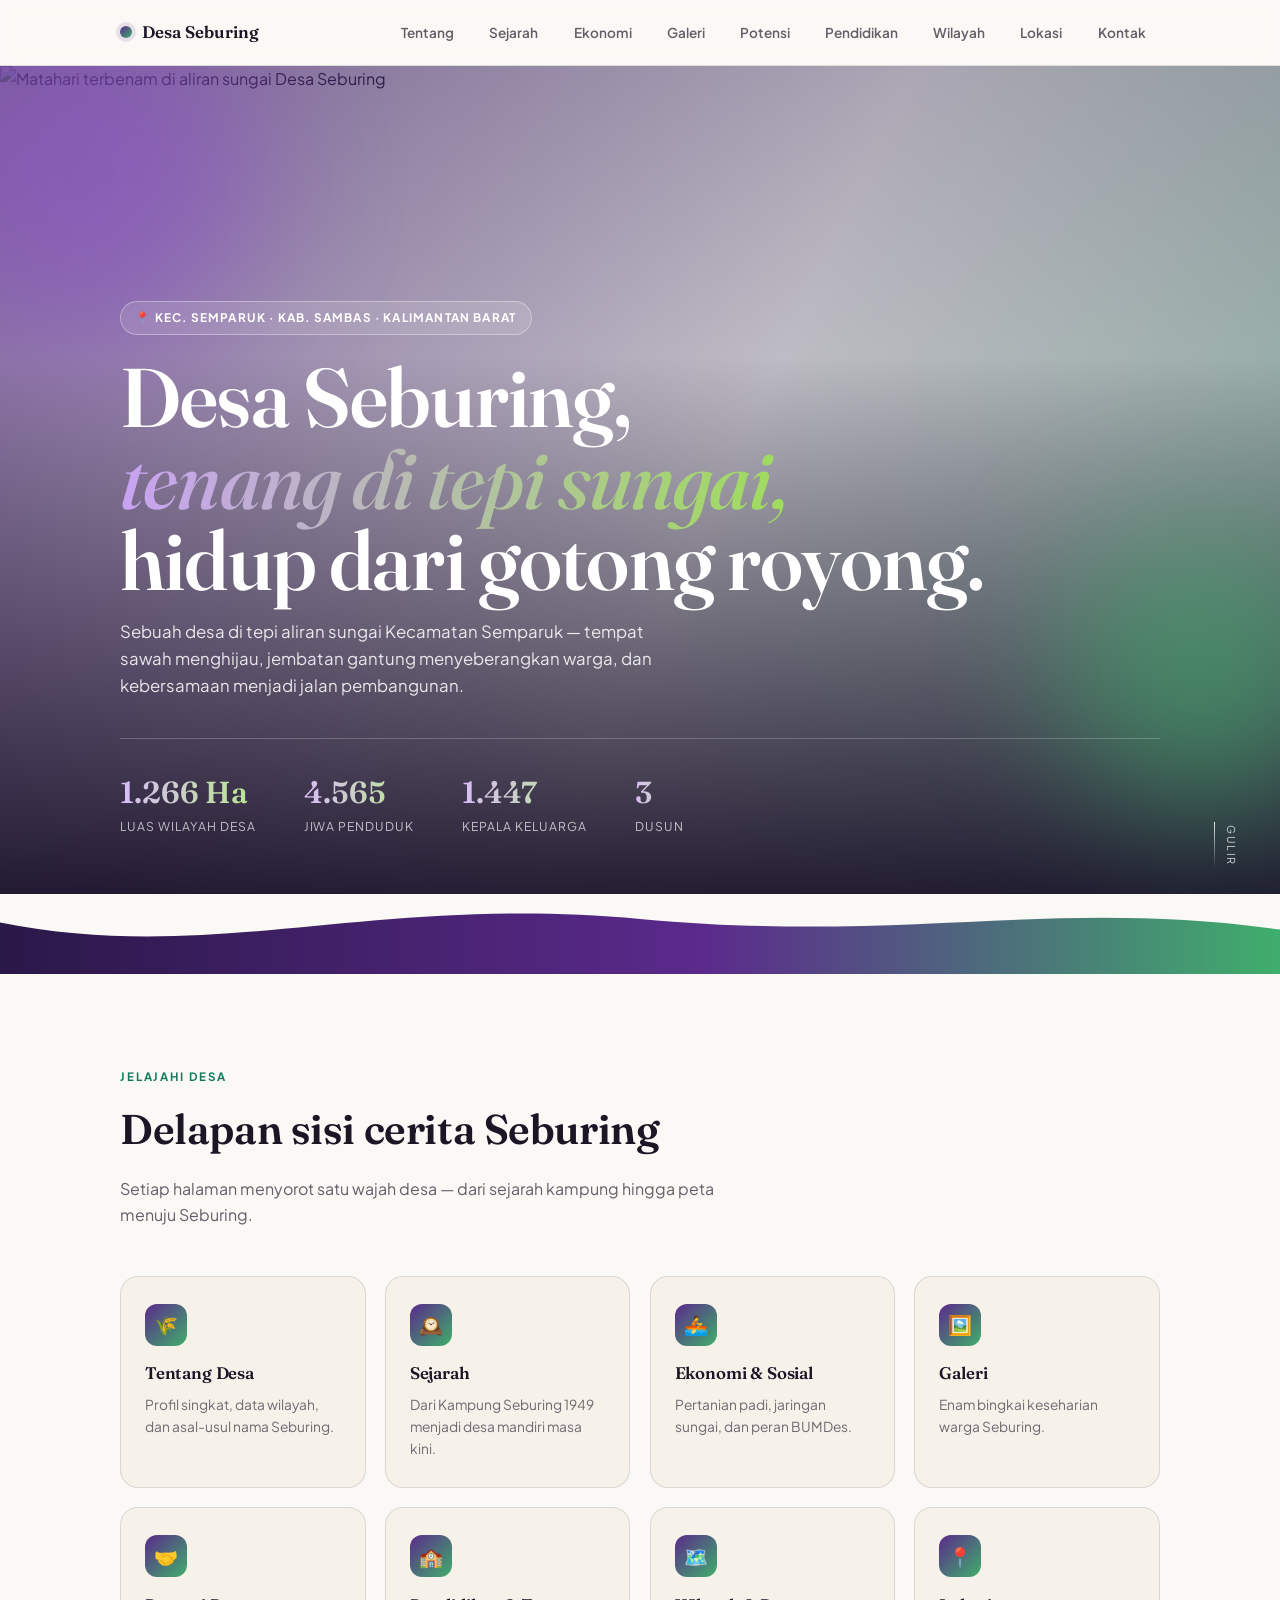
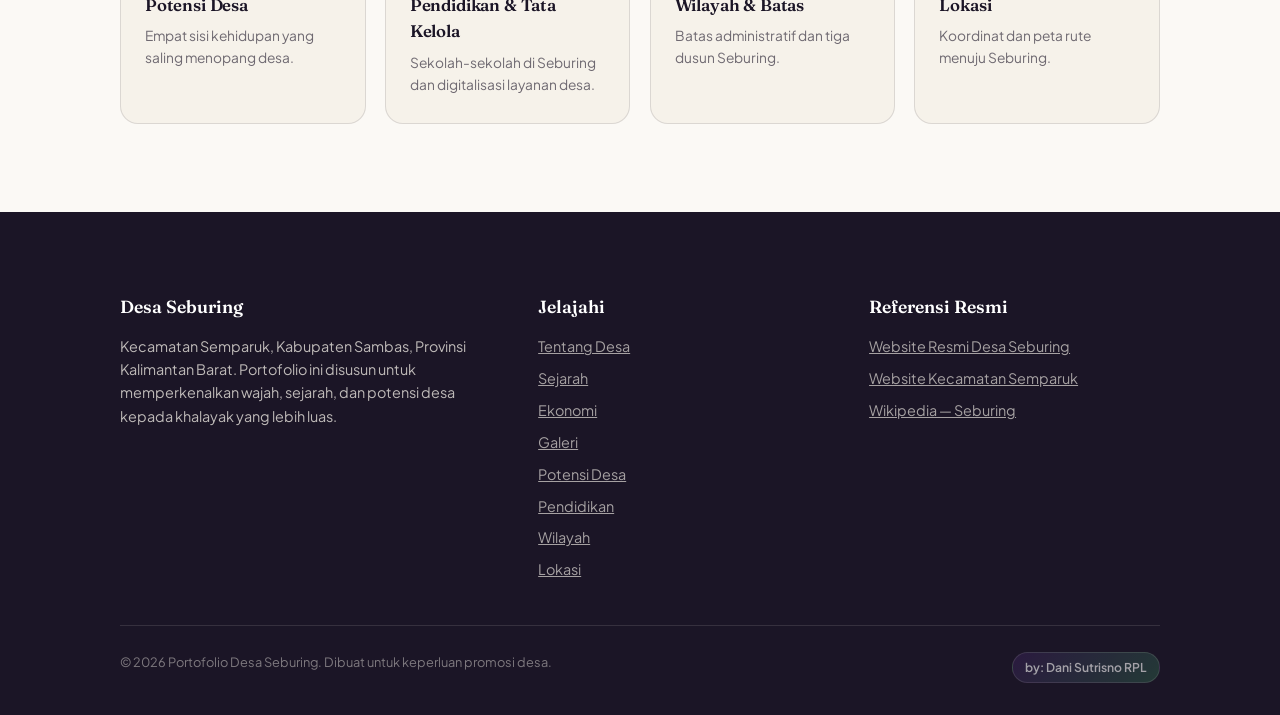
==== index.html @ 6f9f24f6 "Add files via upload" ====
<!DOCTYPE html>
<html lang="id">
<head>
<meta charset="UTF-8">
<meta name="viewport" content="width=device-width, initial-scale=1.0">
<title>Desa Seburing — Kecamatan Semparuk, Kabupaten Sambas</title>
<meta name="description" content="Portofolio & profil Desa Seburing, Kecamatan Semparuk, Kabupaten Sambas, Kalimantan Barat.">
<link rel="preconnect" href="https://fonts.googleapis.com">
<link rel="preconnect" href="https://fonts.gstatic.com" crossorigin>
<link href="https://fonts.googleapis.com/css2?family=Fraunces:ital,opsz,wght@0,9..144,300;0,9..144,500;0,9..144,600;0,9..144,700;1,9..144,500&family=Plus+Jakarta+Sans:wght@300;400;500;600;700;800&display=swap" rel="stylesheet">
<link rel="stylesheet" href="style.css">
</head>
<body>

<nav>
  <div class="wrap">
    <a href="index.html" class="brand" style="text-decoration:none;"><span class="dot"></span>Desa Seburing</a>
    <button class="nav-toggle" aria-label="Buka menu" onclick="document.getElementById('navlinks').classList.toggle('open')">☰</button>
    <ul id="navlinks">
      <li><a href="tentang.html">Tentang</a></li>
      <li><a href="sejarah.html">Sejarah</a></li>
      <li><a href="ekonomi.html">Ekonomi</a></li>
      <li><a href="galeri.html">Galeri</a></li>
      <li><a href="potensi_desa.html">Potensi</a></li>
      <li><a href="pendidikan.html">Pendidikan</a></li>
      <li><a href="wilayah.html">Wilayah</a></li>
      <li><a href="lokasi.html">Lokasi</a></li>
      <li><a href="#kontak">Kontak</a></li>
    </ul>
  </div>
</nav>

<header class="hero">
  <img class="hero-img" src="images/hero.jpg" alt="Matahari terbenam di aliran sungai Desa Seburing">
  <div class="blob" style="width:340px;height:340px; top:-60px; left:-80px; background:var(--orchid);"></div>
  <div class="blob" style="width:280px;height:280px; bottom:10%; right:-60px; background:var(--leaf-green); animation-delay:3s;"></div>
  <div class="hero-content">
    <span class="hero-badge">📍 Kec. Semparuk · Kab. Sambas · Kalimantan Barat</span>
    <h1>Desa Seburing,<br><em>tenang di tepi sungai,</em><br>hidup dari gotong royong.</h1>
    <p class="lede">Sebuah desa di tepi aliran sungai Kecamatan Semparuk — tempat sawah menghijau, jembatan gantung menyeberangkan warga, dan kebersamaan menjadi jalan pembangunan.</p>
    <div class="hero-stats">
      <div><div class="num">1.266 Ha</div><div class="lbl">Luas Wilayah Desa</div></div>
      <div><div class="num">4.565</div><div class="lbl">Jiwa Penduduk</div></div>
      <div><div class="num">1.447</div><div class="lbl">Kepala Keluarga</div></div>
      <div><div class="num">3</div><div class="lbl">Dusun</div></div>
    </div>
  </div>
  <div class="scroll-cue"><span>Gulir</span><span class="line"></span></div>
</header>

<svg class="river-divider" viewBox="0 0 1440 90" preserveAspectRatio="none" xmlns="http://www.w3.org/2000/svg">
  <defs>
    <linearGradient id="riverGrad" x1="0" y1="0" x2="1" y2="0">
      <stop offset="0%" stop-color="#2A1848"/>
      <stop offset="55%" stop-color="#5B2A8C"/>
      <stop offset="100%" stop-color="#3FAE6B"/>
    </linearGradient>
  </defs>
  <path fill="url(#riverGrad)" d="M0,32 C240,80 420,0 720,28 C1020,56 1180,4 1440,40 L1440,90 L0,90 Z"></path>
</svg>

<main>

<section id="jelajahi">
  <div class="wrap">
    <div class="section-head reveal">
      <span class="eyebrow">Jelajahi Desa</span>
      <h2>Delapan sisi cerita Seburing</h2>
      <p>Setiap halaman menyorot satu wajah desa — dari sejarah kampung hingga peta menuju Seburing.</p>
    </div>
    <div class="explore-grid reveal">
      <a href="tentang.html" class="explore-card">
        <div class="e-icon">🌾</div>
        <h3>Tentang Desa</h3>
        <p>Profil singkat, data wilayah, dan asal-usul nama Seburing.</p>
      </a>
      <a href="sejarah.html" class="explore-card">
        <div class="e-icon">🕰️</div>
        <h3>Sejarah</h3>
        <p>Dari Kampung Seburing 1949 menjadi desa mandiri masa kini.</p>
      </a>
      <a href="ekonomi.html" class="explore-card">
        <div class="e-icon">🚣</div>
        <h3>Ekonomi & Sosial</h3>
        <p>Pertanian padi, jaringan sungai, dan peran BUMDes.</p>
      </a>
      <a href="galeri.html" class="explore-card">
        <div class="e-icon">🖼️</div>
        <h3>Galeri</h3>
        <p>Enam bingkai keseharian warga Seburing.</p>
      </a>
      <a href="potensi_desa.html" class="explore-card">
        <div class="e-icon">🤝</div>
        <h3>Potensi Desa</h3>
        <p>Empat sisi kehidupan yang saling menopang desa.</p>
      </a>
      <a href="pendidikan.html" class="explore-card">
        <div class="e-icon">🏫</div>
        <h3>Pendidikan & Tata Kelola</h3>
        <p>Sekolah-sekolah di Seburing dan digitalisasi layanan desa.</p>
      </a>
      <a href="wilayah.html" class="explore-card">
        <div class="e-icon">🗺️</div>
        <h3>Wilayah & Batas</h3>
        <p>Batas administratif dan tiga dusun Seburing.</p>
      </a>
      <a href="lokasi.html" class="explore-card">
        <div class="e-icon">📍</div>
        <h3>Lokasi</h3>
        <p>Koordinat dan peta rute menuju Seburing.</p>
      </a>
    </div>
  </div>
</section>

</main>

<footer id="kontak">
  <div class="wrap">
    <div class="footer-grid">
      <div>
        <h4>Desa Seburing</h4>
        <p style="font-size:0.9rem; max-width:24rem;">Kecamatan Semparuk, Kabupaten Sambas, Provinsi Kalimantan Barat. Portofolio ini disusun untuk memperkenalkan wajah, sejarah, dan potensi desa kepada khalayak yang lebih luas.</p>
      </div>
      <div>
        <h4>Jelajahi</h4>
        <ul>
          <li><a href="tentang.html">Tentang Desa</a></li>
          <li><a href="sejarah.html">Sejarah</a></li>
          <li><a href="ekonomi.html">Ekonomi</a></li>
          <li><a href="galeri.html">Galeri</a></li>
          <li><a href="potensi_desa.html">Potensi Desa</a></li>
          <li><a href="pendidikan.html">Pendidikan</a></li>
          <li><a href="wilayah.html">Wilayah</a></li>
          <li><a href="lokasi.html">Lokasi</a></li>
        </ul>
      </div>
      <div>
        <h4>Referensi Resmi</h4>
        <ul>
          <li><a href="https://seburing.semparuk.id/" target="_blank" rel="noopener">Website Resmi Desa Seburing</a></li>
          <li><a href="https://semparuk.id/" target="_blank" rel="noopener">Website Kecamatan Semparuk</a></li>
          <li><a href="https://id.wikipedia.org/wiki/Seburing,_Semparuk,_Sambas" target="_blank" rel="noopener">Wikipedia — Seburing</a></li>
        </ul>
      </div>
    </div>
    <div class="foot-bottom">
      <span>© 2026 Portofolio Desa Seburing. Dibuat untuk keperluan promosi desa.</span>
      <span class="badge-credit">by: Dani Sutrisno RPL</span>
    </div>
  </div>
</footer>

<script src="script.js"></script>
</body>
</html>
---- style.css ----
:root{
    --deep-purple:#2A1848;
    --royal-purple:#5B2A8C;
    --orchid:#8A4FC9;
    --teal-green:#157A5C;
    --leaf-green:#3FAE6B;
    --lime:#9FDD5C;
    --cream:#F6F2EA;
    --ink:#1B1526;
    --paper:#FBF9F5;
    --line: rgba(27,21,38,0.12);
    --shadow: 0 20px 50px rgba(42,24,72,0.18);
  }
  *{box-sizing:border-box;}
  html{scroll-behavior:smooth;}
  body{
    margin:0;
    font-family:'Plus Jakarta Sans', sans-serif;
    color:var(--ink);
    background:var(--paper);
    line-height:1.6;
    -webkit-font-smoothing:antialiased;
  }
  h1,h2,h3,.display{
    font-family:'Fraunces', serif;
    font-weight:600;
    letter-spacing:-0.01em;
    margin:0;
  }
  a{color:inherit;}
  img{max-width:100%;display:block;}
  .eyebrow{
    text-transform:uppercase;
    letter-spacing:0.16em;
    font-size:0.72rem;
    font-weight:700;
    color:var(--teal-green);
  }
  .wrap{
    max-width:1120px;
    margin:0 auto;
    padding:0 clamp(1.2rem, 4vw, 2.5rem);
  }

  /* ---------- NAV ---------- */
  nav{
    position:sticky; top:0; z-index:50;
    background:rgba(251,249,245,0.85);
    backdrop-filter:blur(10px);
    border-bottom:1px solid var(--line);
  }
  nav .wrap{
    display:flex; align-items:center; justify-content:space-between;
    padding-top:0.85rem; padding-bottom:0.85rem;
  }
  .brand{
    display:flex; align-items:center; gap:0.6rem;
    font-family:'Fraunces', serif; font-weight:600; font-size:1.05rem;
  }
  .brand .dot{
    width:12px;height:12px;border-radius:50%;
    background:linear-gradient(135deg, var(--royal-purple), var(--leaf-green));
    box-shadow:0 0 0 4px rgba(91,42,140,0.12);
  }
  nav ul{
    list-style:none; display:flex; gap:0.4rem; margin:0; padding:0;
    font-size:0.85rem; font-weight:600;
  }
  nav ul a{
    text-decoration:none; opacity:0.68; transition:all .2s;
    padding:0.5rem 0.9rem; border-radius:999px; display:block;
  }
  nav ul a:hover{opacity:1; background:rgba(91,42,140,0.08);}
  nav ul a.active{
    opacity:1; color:#fff;
    background:linear-gradient(90deg, var(--royal-purple), var(--leaf-green));
    box-shadow:0 6px 16px rgba(91,42,140,0.28);
  }
  .nav-toggle{display:none;}
  @media (max-width:760px){
    nav ul{
      position:fixed; inset:56px 0 auto 0; flex-direction:column; gap:0.3rem;
      background:var(--paper); border-bottom:1px solid var(--line);
      max-height:0; overflow:hidden; transition:max-height .3s ease;
      padding:0 0.8rem;
    }
    nav ul.open{max-height:460px; padding:0.6rem 0.8rem 1rem;}
    nav ul a{padding:0.85rem 1rem;}
    .nav-toggle{
      display:block; background:none; border:none; cursor:pointer;
      font-size:1.4rem; color:var(--royal-purple);
    }
  }

  /* ---------- HERO ---------- */
  .hero{
    position:relative;
    min-height:92vh;
    display:flex; align-items:flex-end;
    overflow:hidden;
    isolation:isolate;
  }
  .hero-img{
    position:absolute; inset:0; width:100%; height:100%;
    object-fit:cover; z-index:-2;
    filter:saturate(1.05);
  }
  .hero::before{
    content:"";
    position:absolute; inset:0; z-index:-1;
    background:
      linear-gradient(180deg, rgba(42,24,72,0.35) 0%, rgba(42,24,72,0.25) 35%, rgba(20,12,36,0.92) 100%),
      linear-gradient(115deg, rgba(91,42,140,0.55) 0%, rgba(21,122,92,0.05) 55%, rgba(63,174,107,0.45) 100%);
  }
  .hero-content{
    position:relative;
    padding:3.2rem clamp(1.2rem,4vw,2.5rem) 3.6rem;
    max-width:1120px; margin:0 auto; width:100%;
    color:#fff;
  }
  .hero-badge{
    display:inline-flex; align-items:center; gap:0.5rem;
    background:rgba(255,255,255,0.12);
    border:1px solid rgba(255,255,255,0.35);
    padding:0.4rem 0.9rem; border-radius:999px;
    font-size:0.74rem; letter-spacing:0.1em; text-transform:uppercase;
    font-weight:700; margin-bottom:1.4rem; backdrop-filter:blur(6px);
  }
  .hero h1{
    font-size:clamp(2.6rem, 7vw, 5.2rem);
    line-height:0.98;
    font-weight:600;
    color:#fff;
  }
  .hero h1 em{
    font-style:italic; font-weight:500;
    background:linear-gradient(90deg,#C9A2F3,#9FDD5C);
    -webkit-background-clip:text; background-clip:text; color:transparent;
  }
  .hero p.lede{
    max-width:34rem; margin-top:1.1rem;
    font-size:1.05rem; color:rgba(255,255,255,0.86); font-weight:400;
  }
  .hero-stats{
    display:flex; flex-wrap:wrap; gap:1.6rem clamp(1.6rem,4vw,3rem);
    margin-top:2.4rem;
    padding-top:1.8rem;
    border-top:1px solid rgba(255,255,255,0.22);
  }
  .hero-stats div .num{
    font-family:'Fraunces',serif; font-size:1.9rem; font-weight:600;
    background:linear-gradient(90deg,#D9BCF7,#B7E88C);
    -webkit-background-clip:text; background-clip:text; color:transparent;
  }
  .hero-stats div .lbl{font-size:0.76rem; color:rgba(255,255,255,0.7); text-transform:uppercase; letter-spacing:0.08em;}

  /* ---------- RIVER DIVIDER (signature element) ---------- */
  .river-divider{
    display:block; width:100%; height:auto; margin:0; line-height:0;
  }

  /* ---------- SECTION GENERIC ---------- */
  section{padding:5.5rem 0; scroll-margin-top:76px;}
  .section-head{max-width:38rem; margin-bottom:3rem;}
  .section-head h2{font-size:clamp(1.9rem,3.6vw,2.6rem); margin-top:0.5rem;}
  .section-head p{color:rgba(27,21,38,0.68); margin-top:0.9rem;}

  .bg-dark{
    position:relative; overflow:hidden;
    background:linear-gradient(160deg, var(--deep-purple) 0%, #201238 55%, #0F2B22 100%);
    color:#EFE9F7;
  }
  .bg-dark .eyebrow{color:var(--lime);}
  .bg-dark .section-head p{color:rgba(239,233,247,0.72);}
  .bg-dark h2{color:#fff;}

  /* ---------- ABOUT / SEJARAH LAYOUT ---------- */
  .about-grid{
    display:grid; grid-template-columns:1.1fr 0.9fr; gap:3rem; align-items:start;
  }
  @media(max-width:800px){.about-grid{grid-template-columns:1fr;}}
  .about-grid p{margin:0 0 1rem;}
  .fact-card{
    background:var(--cream);
    border:1px solid var(--line);
    border-radius:18px;
    padding:1.6rem 1.7rem;
    box-shadow:var(--shadow);
  }
  .fact-card h3{font-size:1.05rem; margin-bottom:1rem; display:flex; align-items:center; gap:0.5rem;}
  .fact-card h3::before{
    content:""; width:8px; height:8px; border-radius:50%;
    background:linear-gradient(135deg,var(--royal-purple),var(--leaf-green));
  }
  .fact-list{list-style:none; margin:0; padding:0; font-size:0.92rem;}
  .fact-list li{
    display:flex; justify-content:space-between; gap:1rem;
    padding:0.62rem 0; border-top:1px dashed var(--line);
  }
  .fact-list li:first-child{border-top:none;}
  .fact-list .k{color:rgba(27,21,38,0.6);}
  .fact-list .v{font-weight:700; text-align:right;}

  /* ---------- TIMELINE ---------- */
  .timeline{position:relative; margin-top:1rem; padding-left:1.6rem;}
  .timeline::before{
    content:""; position:absolute; left:5px; top:6px; bottom:6px; width:2px;
    background:linear-gradient(180deg,var(--royal-purple),var(--leaf-green));
  }
  .t-item{position:relative; padding-bottom:1.7rem;}
  .t-item:last-child{padding-bottom:0;}
  .t-item::before{
    content:""; position:absolute; left:-1.6rem; top:0.35rem;
    width:12px; height:12px; border-radius:50%;
    background:var(--paper); border:3px solid var(--royal-purple);
  }
  .t-item .yr{font-family:'Fraunces',serif; font-weight:600; color:var(--royal-purple); font-size:1.05rem;}
  .t-item p{margin:0.3rem 0 0; color:rgba(27,21,38,0.72); font-size:0.94rem;}

  /* ---------- GALLERY ---------- */
  .gallery-grid{
    display:grid; grid-template-columns:repeat(3,1fr); gap:1.3rem;
  }
  @media(max-width:900px){.gallery-grid{grid-template-columns:repeat(2,1fr);}}
  @media(max-width:560px){.gallery-grid{grid-template-columns:1fr;}}
  .g-card{
    position:relative; border-radius:20px; overflow:hidden;
    aspect-ratio:4/5; cursor:pointer;
    box-shadow:0 14px 34px rgba(15,20,15,0.35);
  }
  .g-card img{
    width:100%; height:100%; object-fit:cover;
    transition:transform .6s cubic-bezier(.2,.8,.2,1), filter .4s;
  }
  .g-card:hover img{transform:scale(1.08);}
  .g-card .g-overlay{
    position:absolute; inset:0;
    background:linear-gradient(180deg, rgba(20,10,36,0) 40%, rgba(20,10,36,0.88) 100%);
    display:flex; align-items:flex-end; padding:1.1rem;
  }
  .g-card .g-tag{
    font-size:0.66rem; text-transform:uppercase; letter-spacing:0.1em;
    color:var(--lime); font-weight:700; display:block; margin-bottom:0.25rem;
  }
  .g-card .g-title{color:#fff; font-family:'Fraunces',serif; font-size:1.15rem; font-weight:600;}
  .g-card.tall{grid-row:span 2; aspect-ratio:auto;}

  /* ---------- POTENSI ---------- */
  .potensi-grid{
    display:grid; grid-template-columns:repeat(2,1fr); gap:1.4rem;
  }
  @media(max-width:760px){.potensi-grid{grid-template-columns:1fr;}}
  .p-card{
    padding:1.8rem; border-radius:18px;
    background:rgba(255,255,255,0.04);
    border:1px solid rgba(239,233,247,0.14);
    transition:transform .3s, border-color .3s;
  }
  .p-card:hover{transform:translateY(-4px); border-color:rgba(159,221,92,0.5);}
  .p-card .p-icon{
    width:44px; height:44px; border-radius:12px; margin-bottom:1rem;
    display:flex; align-items:center; justify-content:center;
    background:linear-gradient(135deg, var(--royal-purple), var(--leaf-green));
    font-size:1.3rem;
  }
  .p-card h3{color:#fff; font-size:1.15rem; margin-bottom:0.5rem;}
  .p-card p{color:rgba(239,233,247,0.7); font-size:0.92rem; margin:0;}

  /* ---------- DUSUN STRIP ---------- */
  .dusun-strip{
    display:grid; grid-template-columns:repeat(3,1fr); gap:1.2rem; margin-top:1rem;
  }
  @media(max-width:700px){.dusun-strip{grid-template-columns:1fr;}}
  .dusun-card{
    border-radius:16px; padding:1.4rem;
    background:linear-gradient(155deg, rgba(91,42,140,0.08), rgba(63,174,107,0.08));
    border:1px solid var(--line);
  }
  .dusun-card .n{font-family:'Fraunces',serif; font-weight:600; font-size:1.2rem; color:var(--royal-purple);}

  /* ---------- SCHOOL PROFILE (image + story) ---------- */
  .school-profile{
    display:grid; grid-template-columns:0.9fr 1.1fr; gap:2.4rem; align-items:center;
    margin-top:3rem;
  }
  .school-profile.reverse{grid-template-columns:1.1fr 0.9fr;}
  .school-profile.reverse .school-photo{order:2;}
  @media(max-width:800px){
    .school-profile, .school-profile.reverse{grid-template-columns:1fr;}
    .school-profile.reverse .school-photo{order:0;}
  }
  .school-photo{
    position:relative; border-radius:20px; overflow:hidden;
    aspect-ratio:4/3; box-shadow:0 16px 36px rgba(42,24,72,0.18);
  }
  .school-photo img{width:100%; height:100%; object-fit:cover; transition:transform .6s cubic-bezier(.2,.8,.2,1);}
  .school-photo:hover img{transform:scale(1.06);}
  .school-photo .s-overlay{
    position:absolute; inset:0;
    background:linear-gradient(180deg, rgba(20,10,36,0) 50%, rgba(20,10,36,0.82) 100%);
    display:flex; align-items:flex-end; padding:1.1rem;
  }
  .school-photo .s-tag{
    font-size:0.66rem; text-transform:uppercase; letter-spacing:0.1em;
    color:var(--lime); font-weight:700; display:block; margin-bottom:0.25rem;
  }
  .school-photo .s-title{color:#fff; font-family:'Fraunces',serif; font-size:1.15rem; font-weight:600;}
  .school-text h3{font-size:1.35rem; margin-bottom:0.7rem;}
  .school-text p{font-size:0.95rem; color:rgba(27,21,38,0.72); margin:0 0 0.9rem;}
  .school-meta{
    display:flex; flex-wrap:wrap; gap:0.6rem; margin-top:1rem;
  }
  .school-meta span{
    font-size:0.78rem; font-weight:700; padding:0.4rem 0.8rem; border-radius:999px;
    background:linear-gradient(90deg, rgba(91,42,140,0.1), rgba(63,174,107,0.1));
    border:1px solid var(--line); color:var(--royal-purple);
  }

  /* ---------- CTA / FOOTER ---------- */
  footer{
    background:var(--ink); color:rgba(246,242,234,0.75);
    padding:3.6rem 0 2rem;
  }
  .footer-grid{
    display:grid; grid-template-columns:1.3fr 1fr 1fr; gap:2.5rem;
    padding-bottom:2.2rem; border-bottom:1px solid rgba(246,242,234,0.12);
  }
  @media(max-width:760px){.footer-grid{grid-template-columns:1fr; gap:1.8rem;}}
  footer h4{color:#fff; font-family:'Fraunces',serif; font-weight:600; font-size:1.1rem; margin-bottom:0.9rem;}
  footer ul{list-style:none; margin:0; padding:0; font-size:0.9rem;}
  footer li{margin-bottom:0.55rem; opacity:0.85;}
  .foot-bottom{
    display:flex; justify-content:space-between; flex-wrap:wrap; gap:0.8rem;
    padding-top:1.6rem; font-size:0.8rem; opacity:0.6;
  }
  .badge-credit{
    display:inline-flex; align-items:center; gap:0.4rem;
    padding:0.3rem 0.75rem; border-radius:999px;
    background:linear-gradient(135deg, rgba(91,42,140,0.4), rgba(63,174,107,0.4));
    border:1px solid rgba(246,242,234,0.2);
    font-weight:600; font-size:0.76rem; color:#fff;
  }

  .reveal{opacity:0; transform:translateY(22px); transition:opacity .7s ease, transform .7s ease;}
  .reveal.show{opacity:1; transform:none;}

  /* ---------- AMBIENT BLOBS (hero + dark section texture) ---------- */
  .blob{
    position:absolute; border-radius:50%; filter:blur(70px);
    opacity:0.55; pointer-events:none; z-index:-1;
    animation:drift 14s ease-in-out infinite alternate;
  }
  @keyframes drift{
    0%{ transform:translate(0,0) scale(1); }
    100%{ transform:translate(30px,-24px) scale(1.12); }
  }
  .scroll-cue{
    position:absolute; right:clamp(1.2rem,4vw,2.5rem); bottom:1.6rem;
    display:flex; flex-direction:column; align-items:center; gap:0.5rem;
    color:rgba(255,255,255,0.75); font-size:0.68rem; letter-spacing:0.14em; text-transform:uppercase;
    writing-mode:vertical-rl;
  }
  .scroll-cue .line{
    width:1px; height:46px;
    background:linear-gradient(180deg, rgba(255,255,255,0.85), transparent);
    writing-mode:horizontal-tb;
    animation:cue 2.2s ease-in-out infinite;
  }
  @keyframes cue{
    0%,100%{transform:scaleY(1); opacity:0.7;}
    50%{transform:scaleY(0.55); opacity:1;}
  }

  /* ---------- LOKASI / PETA ---------- */
  .map-shell{
    display:grid; grid-template-columns:0.95fr 1.05fr; gap:0; border-radius:22px;
    overflow:hidden; box-shadow:var(--shadow); border:1px solid var(--line);
  }
  @media(max-width:820px){.map-shell{grid-template-columns:1fr;}}
  .map-info{
    background:linear-gradient(165deg, var(--deep-purple), #17301F);
    color:#fff; padding:2.4rem clamp(1.4rem,4vw,2.4rem);
    display:flex; flex-direction:column; justify-content:center; gap:1.4rem;
  }
  .map-info .pin{
    width:46px; height:46px; border-radius:50%;
    background:linear-gradient(135deg,var(--orchid),var(--leaf-green));
    display:flex; align-items:center; justify-content:center; font-size:1.3rem;
  }
  .map-info h3{color:#fff; font-size:1.5rem;}
  .map-info p{color:rgba(255,255,255,0.72); font-size:0.94rem; margin:0;}
  .coord-chip{
    display:inline-flex; gap:0.5rem; align-items:center;
    font-family:'Fraunces',serif; font-size:0.95rem; font-weight:600;
    background:rgba(255,255,255,0.08); border:1px solid rgba(255,255,255,0.18);
    padding:0.55rem 0.9rem; border-radius:12px; width:fit-content;
  }
  .btn-maps{
    display:inline-flex; align-items:center; gap:0.55rem;
    background:linear-gradient(90deg,var(--orchid),var(--leaf-green));
    color:#fff; text-decoration:none; font-weight:700; font-size:0.92rem;
    padding:0.85rem 1.3rem; border-radius:999px; width:fit-content;
    box-shadow:0 10px 26px rgba(63,174,107,0.35);
    transition:transform .25s, box-shadow .25s;
  }
  .btn-maps:hover{transform:translateY(-2px); box-shadow:0 14px 32px rgba(63,174,107,0.45);}
  .map-frame{position:relative; min-height:340px;}
  .map-frame iframe{
    width:100%; height:100%; min-height:340px; border:0; display:block; filter:grayscale(0.1) contrast(1.05);
  }

  @media (prefers-reduced-motion: reduce){
    html{scroll-behavior:auto;}
    .reveal{opacity:1; transform:none; transition:none;}
    .g-card img{transition:none;}
    .blob{animation:none;}
    .scroll-cue .line{animation:none;}
  }

  /* ---------- PAGE HERO (secondary pages banner) ---------- */
  .page-hero{
    position:relative;
    padding:7.5rem clamp(1.2rem,4vw,2.5rem) 4rem;
    overflow:hidden; isolation:isolate;
    background:
      linear-gradient(160deg, var(--deep-purple) 0%, #201238 55%, #0F2B22 100%);
    color:#fff;
  }
  .page-hero .wrap{max-width:1120px;}
  .page-hero .eyebrow{color:var(--lime);}
  .page-hero h1{
    font-size:clamp(2.2rem, 5.5vw, 3.6rem);
    line-height:1.05; color:#fff; margin-top:0.6rem;
  }
  .page-hero p.lede{
    max-width:38rem; margin-top:1rem; font-size:1.02rem;
    color:rgba(255,255,255,0.82); font-weight:400;
  }
  .page-hero .blob{position:absolute;}

  /* ---------- HOME LINK GRID (index page) ---------- */
  .explore-grid{
    display:grid; grid-template-columns:repeat(4,1fr); gap:1.2rem;
  }
  @media(max-width:900px){.explore-grid{grid-template-columns:repeat(2,1fr);}}
  @media(max-width:520px){.explore-grid{grid-template-columns:1fr;}}
  .explore-card{
    display:block; text-decoration:none; padding:1.7rem 1.5rem;
    border-radius:18px; background:var(--cream); border:1px solid var(--line);
    transition:transform .25s, box-shadow .25s, border-color .25s;
  }
  .explore-card:hover{
    transform:translateY(-4px); box-shadow:var(--shadow);
    border-color:rgba(91,42,140,0.3);
  }
  .explore-card .e-icon{
    width:42px; height:42px; border-radius:12px; margin-bottom:0.9rem;
    display:flex; align-items:center; justify-content:center;
    background:linear-gradient(135deg, var(--royal-purple), var(--leaf-green));
    font-size:1.2rem;
  }
  .explore-card h3{font-size:1.05rem; margin-bottom:0.4rem;}
  .explore-card p{font-size:0.86rem; color:rgba(27,21,38,0.62); margin:0;}

  /* ---------- PAGE FOOTER NAV (prev/next) ---------- */
  .page-nav{
    display:flex; justify-content:space-between; flex-wrap:wrap; gap:1rem;
    margin-top:3rem; padding-top:1.8rem; border-top:1px dashed var(--line);
  }
  .page-nav a{
    text-decoration:none; font-weight:700; font-size:0.9rem;
    color:var(--royal-purple); display:inline-flex; align-items:center; gap:0.4rem;
  }
  .page-nav a:hover{color:var(--teal-green);}
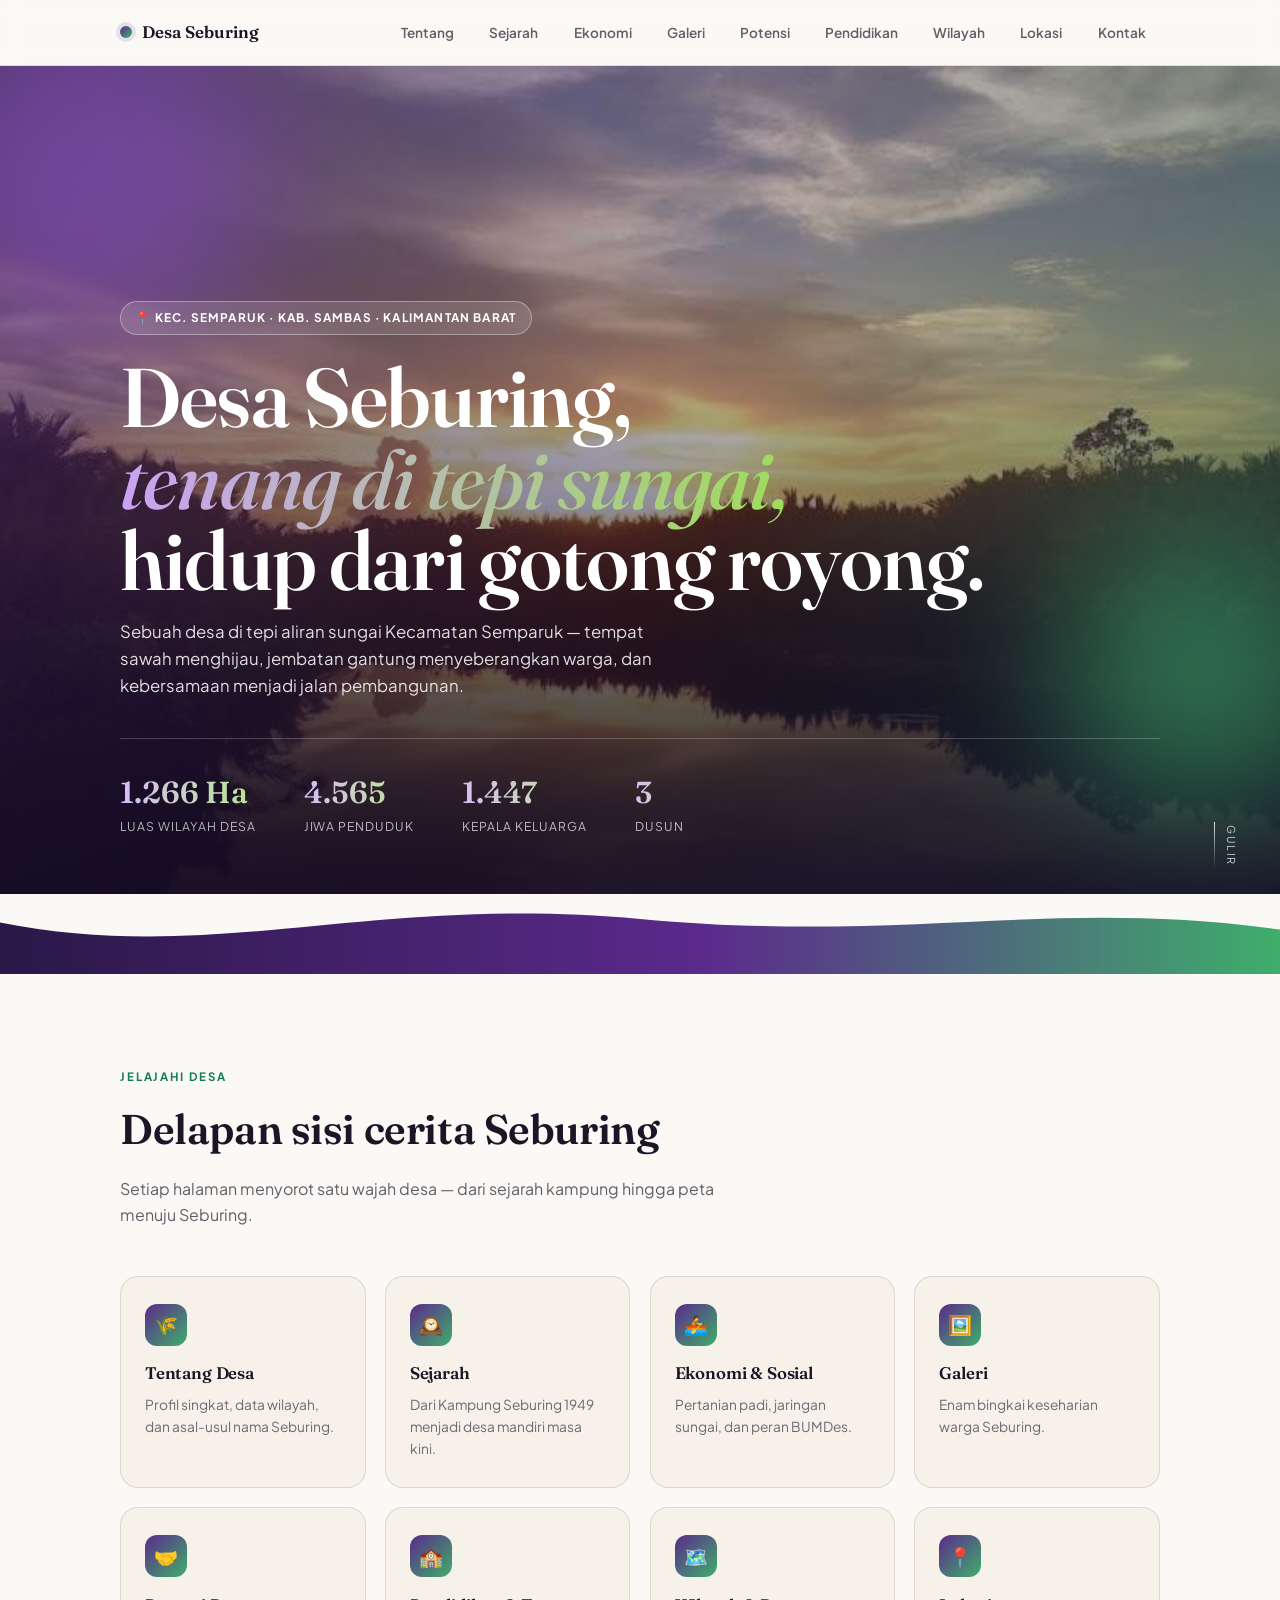
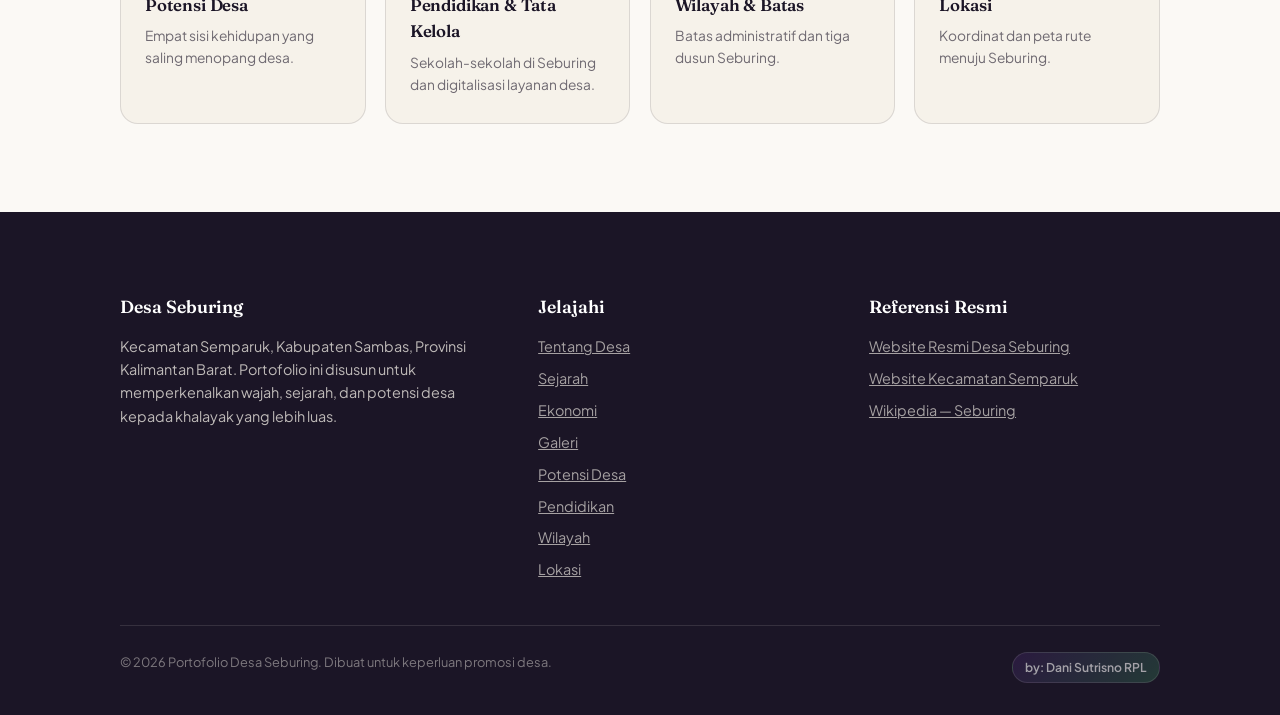
==== commit d6ba3445: "Update index.html" ====
--- a/index.html
+++ b/index.html
@@ -31,7 +31,7 @@
 </nav>
 
 <header class="hero">
-  <img class="hero-img" src="images/hero.jpg" alt="Matahari terbenam di aliran sungai Desa Seburing">
+  <img class="hero-img" src="hero.jpg" alt="Matahari terbenam di aliran sungai Desa Seburing">
   <div class="blob" style="width:340px;height:340px; top:-60px; left:-80px; background:var(--orchid);"></div>
   <div class="blob" style="width:280px;height:280px; bottom:10%; right:-60px; background:var(--leaf-green); animation-delay:3s;"></div>
   <div class="hero-content">
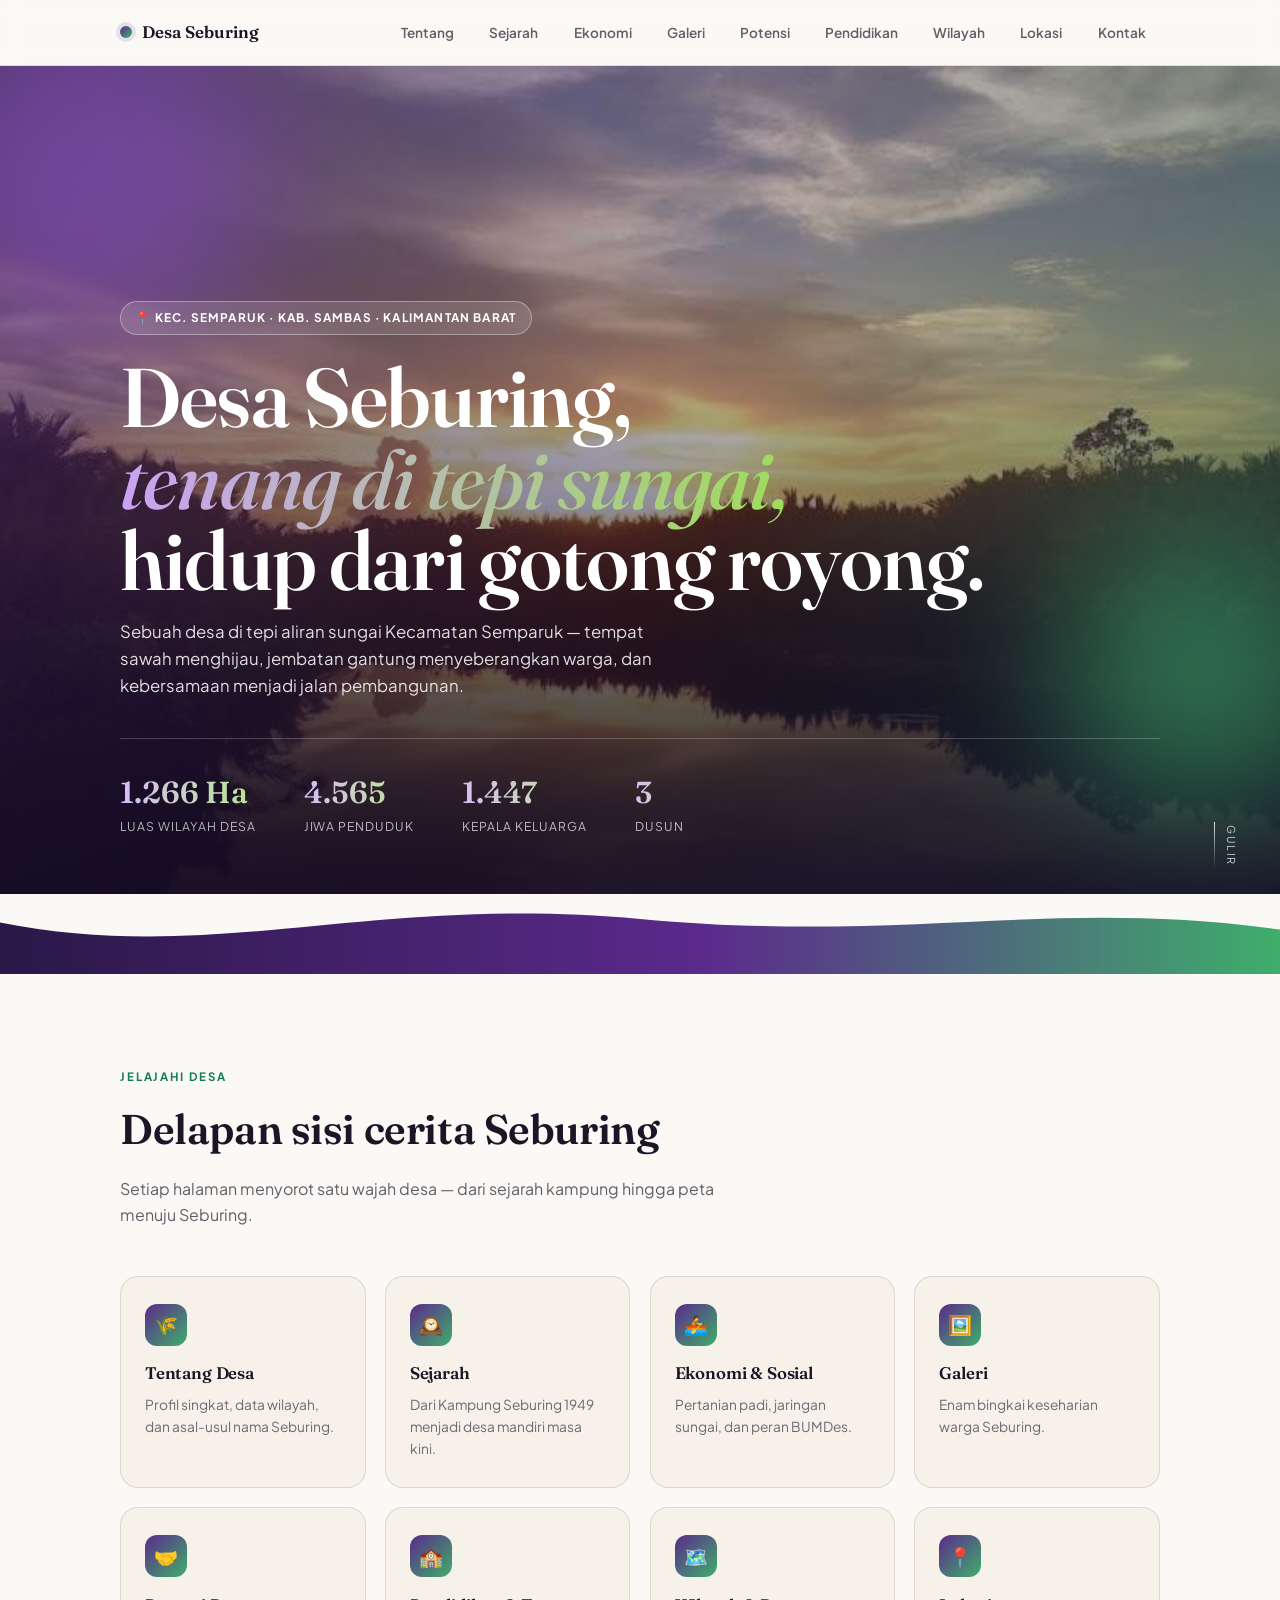
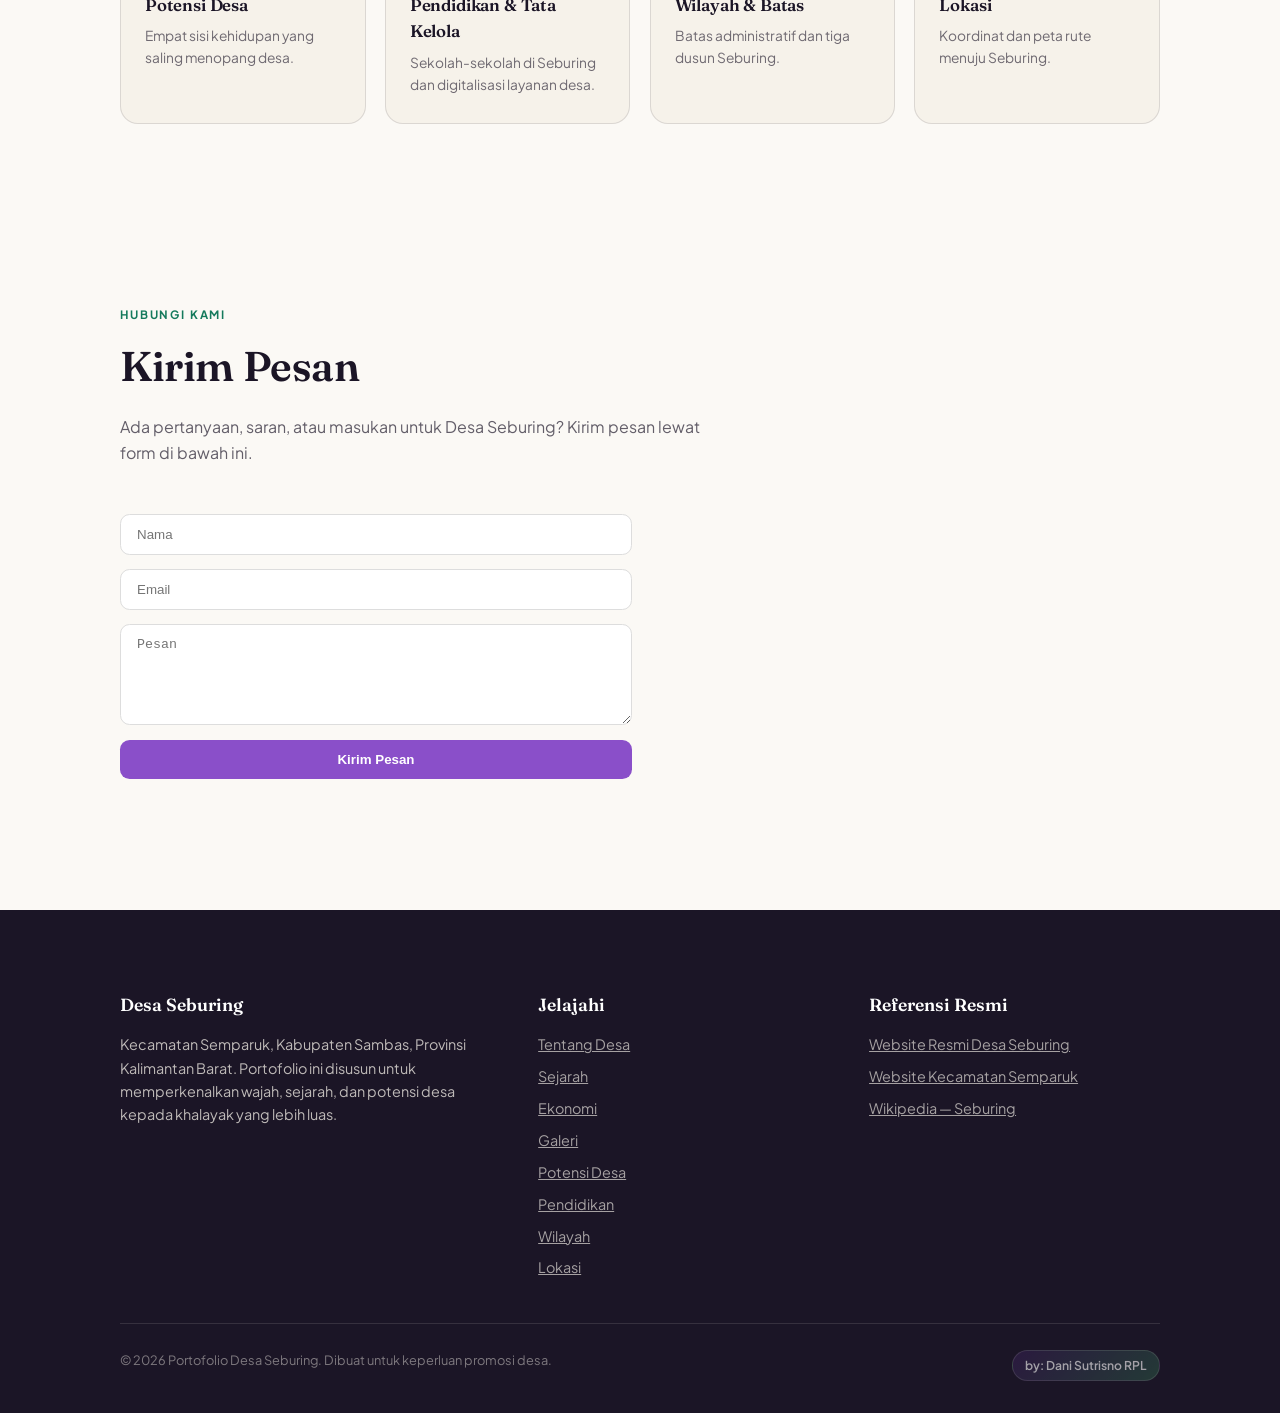
==== commit a57f84f4: "Add contact form section to index.html Added a contact section with a form for user inquiries." ====
--- a/index.html
+++ b/index.html
@@ -115,7 +115,24 @@
 
 </main>
 
-<footer id="kontak">
+<section id="kontak">
+  <div class="wrap">
+    <div class="section-head reveal">
+      <span class="eyebrow">Hubungi Kami</span>
+      <h2>Kirim Pesan</h2>
+      <p>Ada pertanyaan, saran, atau masukan untuk Desa Seburing? Kirim pesan lewat form di bawah ini.</p>
+    </div>
+    <form id="formKontak" class="reveal" style="max-width:32rem; display:flex; flex-direction:column; gap:0.9rem;">
+      <input type="text" id="nama" name="nama" placeholder="Nama" required style="padding:0.75rem 1rem; border-radius:0.6rem; border:1px solid #ddd;">
+      <input type="email" id="email" name="email" placeholder="Email" required style="padding:0.75rem 1rem; border-radius:0.6rem; border:1px solid #ddd;">
+      <textarea id="pesan" name="pesan" placeholder="Pesan" rows="5" required style="padding:0.75rem 1rem; border-radius:0.6rem; border:1px solid #ddd;"></textarea>
+      <button type="submit" style="padding:0.75rem 1.5rem; border-radius:0.6rem; border:none; background:var(--orchid); color:#fff; font-weight:600; cursor:pointer;">Kirim Pesan</button>
+      <p id="statusKirim" style="font-size:0.9rem;"></p>
+    </form>
+  </div>
+</section>
+
+<footer id="footer-info">
   <div class="wrap">
     <div class="footer-grid">
       <div>
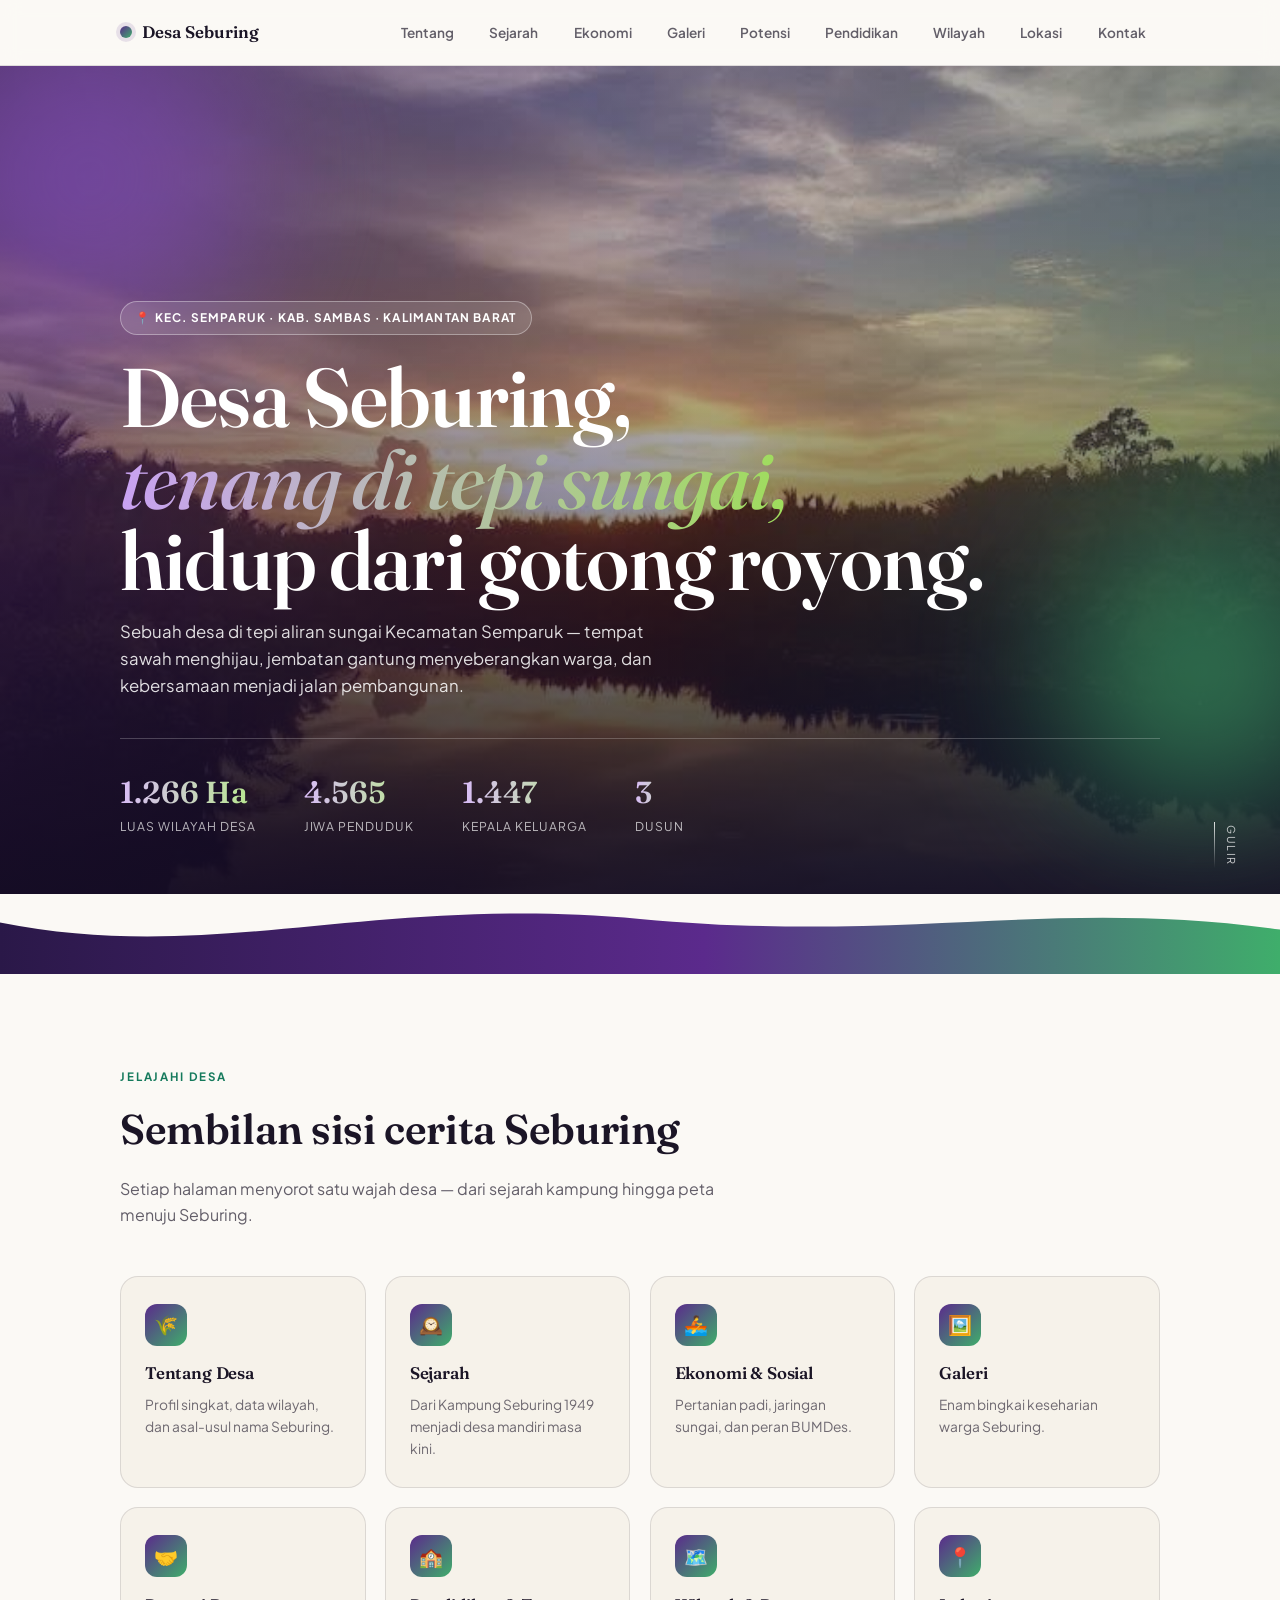
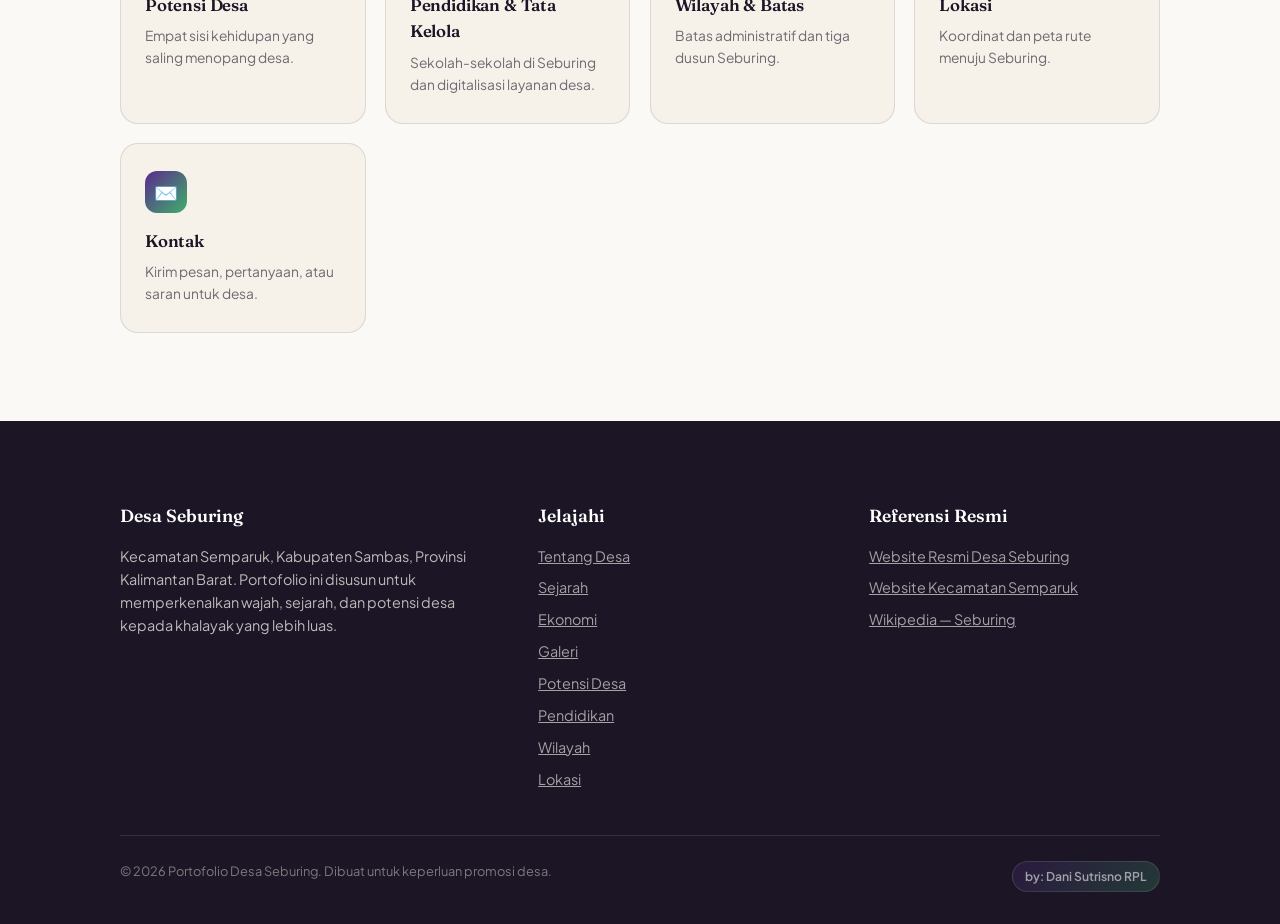
==== commit 0888f4c5: "Update contact link and section title in index.html" ====
--- a/index.html
+++ b/index.html
@@ -8,7 +8,482 @@
 <link rel="preconnect" href="https://fonts.googleapis.com">
 <link rel="preconnect" href="https://fonts.gstatic.com" crossorigin>
 <link href="https://fonts.googleapis.com/css2?family=Fraunces:ital,opsz,wght@0,9..144,300;0,9..144,500;0,9..144,600;0,9..144,700;1,9..144,500&family=Plus+Jakarta+Sans:wght@300;400;500;600;700;800&display=swap" rel="stylesheet">
-<link rel="stylesheet" href="style.css">
+<style>
+  :root{
+    --deep-purple:#2A1848;
+    --royal-purple:#5B2A8C;
+    --orchid:#8A4FC9;
+    --teal-green:#157A5C;
+    --leaf-green:#3FAE6B;
+    --lime:#9FDD5C;
+    --cream:#F6F2EA;
+    --ink:#1B1526;
+    --paper:#FBF9F5;
+    --line: rgba(27,21,38,0.12);
+    --shadow: 0 20px 50px rgba(42,24,72,0.18);
+  }
+  *{box-sizing:border-box;}
+  html{scroll-behavior:smooth;}
+  body{
+    margin:0;
+    font-family:'Plus Jakarta Sans', sans-serif;
+    color:var(--ink);
+    background:var(--paper);
+    line-height:1.6;
+    -webkit-font-smoothing:antialiased;
+  }
+  h1,h2,h3,.display{
+    font-family:'Fraunces', serif;
+    font-weight:600;
+    letter-spacing:-0.01em;
+    margin:0;
+  }
+  a{color:inherit;}
+  img{max-width:100%;display:block;}
+  .eyebrow{
+    text-transform:uppercase;
+    letter-spacing:0.16em;
+    font-size:0.72rem;
+    font-weight:700;
+    color:var(--teal-green);
+  }
+  .wrap{
+    max-width:1120px;
+    margin:0 auto;
+    padding:0 clamp(1.2rem, 4vw, 2.5rem);
+  }
+
+  /* ---------- NAV ---------- */
+  nav{
+    position:sticky; top:0; z-index:50;
+    background:rgba(251,249,245,0.85);
+    backdrop-filter:blur(10px);
+    border-bottom:1px solid var(--line);
+  }
+  nav .wrap{
+    display:flex; align-items:center; justify-content:space-between;
+    padding-top:0.85rem; padding-bottom:0.85rem;
+  }
+  .brand{
+    display:flex; align-items:center; gap:0.6rem;
+    font-family:'Fraunces', serif; font-weight:600; font-size:1.05rem;
+  }
+  .brand .dot{
+    width:12px;height:12px;border-radius:50%;
+    background:linear-gradient(135deg, var(--royal-purple), var(--leaf-green));
+    box-shadow:0 0 0 4px rgba(91,42,140,0.12);
+  }
+  nav ul{
+    list-style:none; display:flex; gap:0.4rem; margin:0; padding:0;
+    font-size:0.85rem; font-weight:600;
+  }
+  nav ul a{
+    text-decoration:none; opacity:0.68; transition:all .2s;
+    padding:0.5rem 0.9rem; border-radius:999px; display:block;
+  }
+  nav ul a:hover{opacity:1; background:rgba(91,42,140,0.08);}
+  nav ul a.active{
+    opacity:1; color:#fff;
+    background:linear-gradient(90deg, var(--royal-purple), var(--leaf-green));
+    box-shadow:0 6px 16px rgba(91,42,140,0.28);
+  }
+  .nav-toggle{display:none;}
+  @media (max-width:760px){
+    nav ul{
+      position:fixed; inset:56px 0 auto 0; flex-direction:column; gap:0.3rem;
+      background:var(--paper); border-bottom:1px solid var(--line);
+      max-height:0; overflow:hidden; transition:max-height .3s ease;
+      padding:0 0.8rem;
+    }
+    nav ul.open{max-height:460px; padding:0.6rem 0.8rem 1rem;}
+    nav ul a{padding:0.85rem 1rem;}
+    .nav-toggle{
+      display:block; background:none; border:none; cursor:pointer;
+      font-size:1.4rem; color:var(--royal-purple);
+    }
+  }
+
+  /* ---------- HERO ---------- */
+  .hero{
+    position:relative;
+    min-height:92vh;
+    display:flex; align-items:flex-end;
+    overflow:hidden;
+    isolation:isolate;
+  }
+  .hero-img{
+    position:absolute; inset:0; width:100%; height:100%;
+    object-fit:cover; z-index:-2;
+    filter:saturate(1.05);
+  }
+  .hero::before{
+    content:"";
+    position:absolute; inset:0; z-index:-1;
+    background:
+      linear-gradient(180deg, rgba(42,24,72,0.35) 0%, rgba(42,24,72,0.25) 35%, rgba(20,12,36,0.92) 100%),
+      linear-gradient(115deg, rgba(91,42,140,0.55) 0%, rgba(21,122,92,0.05) 55%, rgba(63,174,107,0.45) 100%);
+  }
+  .hero-content{
+    position:relative;
+    padding:3.2rem clamp(1.2rem,4vw,2.5rem) 3.6rem;
+    max-width:1120px; margin:0 auto; width:100%;
+    color:#fff;
+  }
+  .hero-badge{
+    display:inline-flex; align-items:center; gap:0.5rem;
+    background:rgba(255,255,255,0.12);
+    border:1px solid rgba(255,255,255,0.35);
+    padding:0.4rem 0.9rem; border-radius:999px;
+    font-size:0.74rem; letter-spacing:0.1em; text-transform:uppercase;
+    font-weight:700; margin-bottom:1.4rem; backdrop-filter:blur(6px);
+  }
+  .hero h1{
+    font-size:clamp(2.6rem, 7vw, 5.2rem);
+    line-height:0.98;
+    font-weight:600;
+    color:#fff;
+  }
+  .hero h1 em{
+    font-style:italic; font-weight:500;
+    background:linear-gradient(90deg,#C9A2F3,#9FDD5C);
+    -webkit-background-clip:text; background-clip:text; color:transparent;
+  }
+  .hero p.lede{
+    max-width:34rem; margin-top:1.1rem;
+    font-size:1.05rem; color:rgba(255,255,255,0.86); font-weight:400;
+  }
+  .hero-stats{
+    display:flex; flex-wrap:wrap; gap:1.6rem clamp(1.6rem,4vw,3rem);
+    margin-top:2.4rem;
+    padding-top:1.8rem;
+    border-top:1px solid rgba(255,255,255,0.22);
+  }
+  .hero-stats div .num{
+    font-family:'Fraunces',serif; font-size:1.9rem; font-weight:600;
+    background:linear-gradient(90deg,#D9BCF7,#B7E88C);
+    -webkit-background-clip:text; background-clip:text; color:transparent;
+  }
+  .hero-stats div .lbl{font-size:0.76rem; color:rgba(255,255,255,0.7); text-transform:uppercase; letter-spacing:0.08em;}
+
+  /* ---------- RIVER DIVIDER (signature element) ---------- */
+  .river-divider{
+    display:block; width:100%; height:auto; margin:0; line-height:0;
+  }
+
+  /* ---------- SECTION GENERIC ---------- */
+  section{padding:5.5rem 0; scroll-margin-top:76px;}
+  .section-head{max-width:38rem; margin-bottom:3rem;}
+  .section-head h2{font-size:clamp(1.9rem,3.6vw,2.6rem); margin-top:0.5rem;}
+  .section-head p{color:rgba(27,21,38,0.68); margin-top:0.9rem;}
+
+  .bg-dark{
+    position:relative; overflow:hidden;
+    background:linear-gradient(160deg, var(--deep-purple) 0%, #201238 55%, #0F2B22 100%);
+    color:#EFE9F7;
+  }
+  .bg-dark .eyebrow{color:var(--lime);}
+  .bg-dark .section-head p{color:rgba(239,233,247,0.72);}
+  .bg-dark h2{color:#fff;}
+
+  /* ---------- ABOUT / SEJARAH LAYOUT ---------- */
+  .about-grid{
+    display:grid; grid-template-columns:1.1fr 0.9fr; gap:3rem; align-items:start;
+  }
+  @media(max-width:800px){.about-grid{grid-template-columns:1fr;}}
+  .about-grid p{margin:0 0 1rem;}
+  .fact-card{
+    background:var(--cream);
+    border:1px solid var(--line);
+    border-radius:18px;
+    padding:1.6rem 1.7rem;
+    box-shadow:var(--shadow);
+  }
+  .fact-card h3{font-size:1.05rem; margin-bottom:1rem; display:flex; align-items:center; gap:0.5rem;}
+  .fact-card h3::before{
+    content:""; width:8px; height:8px; border-radius:50%;
+    background:linear-gradient(135deg,var(--royal-purple),var(--leaf-green));
+  }
+  .fact-list{list-style:none; margin:0; padding:0; font-size:0.92rem;}
+  .fact-list li{
+    display:flex; justify-content:space-between; gap:1rem;
+    padding:0.62rem 0; border-top:1px dashed var(--line);
+  }
+  .fact-list li:first-child{border-top:none;}
+  .fact-list .k{color:rgba(27,21,38,0.6);}
+  .fact-list .v{font-weight:700; text-align:right;}
+
+  /* ---------- TIMELINE ---------- */
+  .timeline{position:relative; margin-top:1rem; padding-left:1.6rem;}
+  .timeline::before{
+    content:""; position:absolute; left:5px; top:6px; bottom:6px; width:2px;
+    background:linear-gradient(180deg,var(--royal-purple),var(--leaf-green));
+  }
+  .t-item{position:relative; padding-bottom:1.7rem;}
+  .t-item:last-child{padding-bottom:0;}
+  .t-item::before{
+    content:""; position:absolute; left:-1.6rem; top:0.35rem;
+    width:12px; height:12px; border-radius:50%;
+    background:var(--paper); border:3px solid var(--royal-purple);
+  }
+  .t-item .yr{font-family:'Fraunces',serif; font-weight:600; color:var(--royal-purple); font-size:1.05rem;}
+  .t-item p{margin:0.3rem 0 0; color:rgba(27,21,38,0.72); font-size:0.94rem;}
+
+  /* ---------- GALLERY ---------- */
+  .gallery-grid{
+    display:grid; grid-template-columns:repeat(3,1fr); gap:1.3rem;
+  }
+  @media(max-width:900px){.gallery-grid{grid-template-columns:repeat(2,1fr);}}
+  @media(max-width:560px){.gallery-grid{grid-template-columns:1fr;}}
+  .g-card{
+    position:relative; border-radius:20px; overflow:hidden;
+    aspect-ratio:4/5; cursor:pointer;
+    box-shadow:0 14px 34px rgba(15,20,15,0.35);
+  }
+  .g-card img{
+    width:100%; height:100%; object-fit:cover;
+    transition:transform .6s cubic-bezier(.2,.8,.2,1), filter .4s;
+  }
+  .g-card:hover img{transform:scale(1.08);}
+  .g-card .g-overlay{
+    position:absolute; inset:0;
+    background:linear-gradient(180deg, rgba(20,10,36,0) 40%, rgba(20,10,36,0.88) 100%);
+    display:flex; align-items:flex-end; padding:1.1rem;
+  }
+  .g-card .g-tag{
+    font-size:0.66rem; text-transform:uppercase; letter-spacing:0.1em;
+    color:var(--lime); font-weight:700; display:block; margin-bottom:0.25rem;
+  }
+  .g-card .g-title{color:#fff; font-family:'Fraunces',serif; font-size:1.15rem; font-weight:600;}
+  .g-card.tall{grid-row:span 2; aspect-ratio:auto;}
+
+  /* ---------- POTENSI ---------- */
+  .potensi-grid{
+    display:grid; grid-template-columns:repeat(2,1fr); gap:1.4rem;
+  }
+  @media(max-width:760px){.potensi-grid{grid-template-columns:1fr;}}
+  .p-card{
+    padding:1.8rem; border-radius:18px;
+    background:rgba(255,255,255,0.04);
+    border:1px solid rgba(239,233,247,0.14);
+    transition:transform .3s, border-color .3s;
+  }
+  .p-card:hover{transform:translateY(-4px); border-color:rgba(159,221,92,0.5);}
+  .p-card .p-icon{
+    width:44px; height:44px; border-radius:12px; margin-bottom:1rem;
+    display:flex; align-items:center; justify-content:center;
+    background:linear-gradient(135deg, var(--royal-purple), var(--leaf-green));
+    font-size:1.3rem;
+  }
+  .p-card h3{color:#fff; font-size:1.15rem; margin-bottom:0.5rem;}
+  .p-card p{color:rgba(239,233,247,0.7); font-size:0.92rem; margin:0;}
+
+  /* ---------- DUSUN STRIP ---------- */
+  .dusun-strip{
+    display:grid; grid-template-columns:repeat(3,1fr); gap:1.2rem; margin-top:1rem;
+  }
+  @media(max-width:700px){.dusun-strip{grid-template-columns:1fr;}}
+  .dusun-card{
+    border-radius:16px; padding:1.4rem;
+    background:linear-gradient(155deg, rgba(91,42,140,0.08), rgba(63,174,107,0.08));
+    border:1px solid var(--line);
+  }
+  .dusun-card .n{font-family:'Fraunces',serif; font-weight:600; font-size:1.2rem; color:var(--royal-purple);}
+
+  /* ---------- SCHOOL PROFILE (image + story) ---------- */
+  .school-profile{
+    display:grid; grid-template-columns:0.9fr 1.1fr; gap:2.4rem; align-items:center;
+    margin-top:3rem;
+  }
+  .school-profile.reverse{grid-template-columns:1.1fr 0.9fr;}
+  .school-profile.reverse .school-photo{order:2;}
+  @media(max-width:800px){
+    .school-profile, .school-profile.reverse{grid-template-columns:1fr;}
+    .school-profile.reverse .school-photo{order:0;}
+  }
+  .school-photo{
+    position:relative; border-radius:20px; overflow:hidden;
+    aspect-ratio:4/3; box-shadow:0 16px 36px rgba(42,24,72,0.18);
+  }
+  .school-photo img{width:100%; height:100%; object-fit:cover; transition:transform .6s cubic-bezier(.2,.8,.2,1);}
+  .school-photo:hover img{transform:scale(1.06);}
+  .school-photo .s-overlay{
+    position:absolute; inset:0;
+    background:linear-gradient(180deg, rgba(20,10,36,0) 50%, rgba(20,10,36,0.82) 100%);
+    display:flex; align-items:flex-end; padding:1.1rem;
+  }
+  .school-photo .s-tag{
+    font-size:0.66rem; text-transform:uppercase; letter-spacing:0.1em;
+    color:var(--lime); font-weight:700; display:block; margin-bottom:0.25rem;
+  }
+  .school-photo .s-title{color:#fff; font-family:'Fraunces',serif; font-size:1.15rem; font-weight:600;}
+  .school-text h3{font-size:1.35rem; margin-bottom:0.7rem;}
+  .school-text p{font-size:0.95rem; color:rgba(27,21,38,0.72); margin:0 0 0.9rem;}
+  .school-meta{
+    display:flex; flex-wrap:wrap; gap:0.6rem; margin-top:1rem;
+  }
+  .school-meta span{
+    font-size:0.78rem; font-weight:700; padding:0.4rem 0.8rem; border-radius:999px;
+    background:linear-gradient(90deg, rgba(91,42,140,0.1), rgba(63,174,107,0.1));
+    border:1px solid var(--line); color:var(--royal-purple);
+  }
+
+  /* ---------- CTA / FOOTER ---------- */
+  footer{
+    background:var(--ink); color:rgba(246,242,234,0.75);
+    padding:3.6rem 0 2rem;
+  }
+  .footer-grid{
+    display:grid; grid-template-columns:1.3fr 1fr 1fr; gap:2.5rem;
+    padding-bottom:2.2rem; border-bottom:1px solid rgba(246,242,234,0.12);
+  }
+  @media(max-width:760px){.footer-grid{grid-template-columns:1fr; gap:1.8rem;}}
+  footer h4{color:#fff; font-family:'Fraunces',serif; font-weight:600; font-size:1.1rem; margin-bottom:0.9rem;}
+  footer ul{list-style:none; margin:0; padding:0; font-size:0.9rem;}
+  footer li{margin-bottom:0.55rem; opacity:0.85;}
+  .foot-bottom{
+    display:flex; justify-content:space-between; flex-wrap:wrap; gap:0.8rem;
+    padding-top:1.6rem; font-size:0.8rem; opacity:0.6;
+  }
+  .badge-credit{
+    display:inline-flex; align-items:center; gap:0.4rem;
+    padding:0.3rem 0.75rem; border-radius:999px;
+    background:linear-gradient(135deg, rgba(91,42,140,0.4), rgba(63,174,107,0.4));
+    border:1px solid rgba(246,242,234,0.2);
+    font-weight:600; font-size:0.76rem; color:#fff;
+  }
+
+  .reveal{opacity:0; transform:translateY(22px); transition:opacity .7s ease, transform .7s ease;}
+  .reveal.show{opacity:1; transform:none;}
+
+  /* ---------- AMBIENT BLOBS (hero + dark section texture) ---------- */
+  .blob{
+    position:absolute; border-radius:50%; filter:blur(70px);
+    opacity:0.55; pointer-events:none; z-index:-1;
+    animation:drift 14s ease-in-out infinite alternate;
+  }
+  @keyframes drift{
+    0%{ transform:translate(0,0) scale(1); }
+    100%{ transform:translate(30px,-24px) scale(1.12); }
+  }
+  .scroll-cue{
+    position:absolute; right:clamp(1.2rem,4vw,2.5rem); bottom:1.6rem;
+    display:flex; flex-direction:column; align-items:center; gap:0.5rem;
+    color:rgba(255,255,255,0.75); font-size:0.68rem; letter-spacing:0.14em; text-transform:uppercase;
+    writing-mode:vertical-rl;
+  }
+  .scroll-cue .line{
+    width:1px; height:46px;
+    background:linear-gradient(180deg, rgba(255,255,255,0.85), transparent);
+    writing-mode:horizontal-tb;
+    animation:cue 2.2s ease-in-out infinite;
+  }
+  @keyframes cue{
+    0%,100%{transform:scaleY(1); opacity:0.7;}
+    50%{transform:scaleY(0.55); opacity:1;}
+  }
+
+  /* ---------- LOKASI / PETA ---------- */
+  .map-shell{
+    display:grid; grid-template-columns:0.95fr 1.05fr; gap:0; border-radius:22px;
+    overflow:hidden; box-shadow:var(--shadow); border:1px solid var(--line);
+  }
+  @media(max-width:820px){.map-shell{grid-template-columns:1fr;}}
+  .map-info{
+    background:linear-gradient(165deg, var(--deep-purple), #17301F);
+    color:#fff; padding:2.4rem clamp(1.4rem,4vw,2.4rem);
+    display:flex; flex-direction:column; justify-content:center; gap:1.4rem;
+  }
+  .map-info .pin{
+    width:46px; height:46px; border-radius:50%;
+    background:linear-gradient(135deg,var(--orchid),var(--leaf-green));
+    display:flex; align-items:center; justify-content:center; font-size:1.3rem;
+  }
+  .map-info h3{color:#fff; font-size:1.5rem;}
+  .map-info p{color:rgba(255,255,255,0.72); font-size:0.94rem; margin:0;}
+  .coord-chip{
+    display:inline-flex; gap:0.5rem; align-items:center;
+    font-family:'Fraunces',serif; font-size:0.95rem; font-weight:600;
+    background:rgba(255,255,255,0.08); border:1px solid rgba(255,255,255,0.18);
+    padding:0.55rem 0.9rem; border-radius:12px; width:fit-content;
+  }
+  .btn-maps{
+    display:inline-flex; align-items:center; gap:0.55rem;
+    background:linear-gradient(90deg,var(--orchid),var(--leaf-green));
+    color:#fff; text-decoration:none; font-weight:700; font-size:0.92rem;
+    padding:0.85rem 1.3rem; border-radius:999px; width:fit-content;
+    box-shadow:0 10px 26px rgba(63,174,107,0.35);
+    transition:transform .25s, box-shadow .25s;
+  }
+  .btn-maps:hover{transform:translateY(-2px); box-shadow:0 14px 32px rgba(63,174,107,0.45);}
+  .map-frame{position:relative; min-height:340px;}
+  .map-frame iframe{
+    width:100%; height:100%; min-height:340px; border:0; display:block; filter:grayscale(0.1) contrast(1.05);
+  }
+
+  @media (prefers-reduced-motion: reduce){
+    html{scroll-behavior:auto;}
+    .reveal{opacity:1; transform:none; transition:none;}
+    .g-card img{transition:none;}
+    .blob{animation:none;}
+    .scroll-cue .line{animation:none;}
+  }
+
+  /* ---------- PAGE HERO (secondary pages banner) ---------- */
+  .page-hero{
+    position:relative;
+    padding:7.5rem clamp(1.2rem,4vw,2.5rem) 4rem;
+    overflow:hidden; isolation:isolate;
+    background:
+      linear-gradient(160deg, var(--deep-purple) 0%, #201238 55%, #0F2B22 100%);
+    color:#fff;
+  }
+  .page-hero .wrap{max-width:1120px;}
+  .page-hero .eyebrow{color:var(--lime);}
+  .page-hero h1{
+    font-size:clamp(2.2rem, 5.5vw, 3.6rem);
+    line-height:1.05; color:#fff; margin-top:0.6rem;
+  }
+  .page-hero p.lede{
+    max-width:38rem; margin-top:1rem; font-size:1.02rem;
+    color:rgba(255,255,255,0.82); font-weight:400;
+  }
+  .page-hero .blob{position:absolute;}
+
+  /* ---------- HOME LINK GRID (index page) ---------- */
+  .explore-grid{
+    display:grid; grid-template-columns:repeat(4,1fr); gap:1.2rem;
+  }
+  @media(max-width:900px){.explore-grid{grid-template-columns:repeat(2,1fr);}}
+  @media(max-width:520px){.explore-grid{grid-template-columns:1fr;}}
+  .explore-card{
+    display:block; text-decoration:none; padding:1.7rem 1.5rem;
+    border-radius:18px; background:var(--cream); border:1px solid var(--line);
+    transition:transform .25s, box-shadow .25s, border-color .25s;
+  }
+  .explore-card:hover{
+    transform:translateY(-4px); box-shadow:var(--shadow);
+    border-color:rgba(91,42,140,0.3);
+  }
+  .explore-card .e-icon{
+    width:42px; height:42px; border-radius:12px; margin-bottom:0.9rem;
+    display:flex; align-items:center; justify-content:center;
+    background:linear-gradient(135deg, var(--royal-purple), var(--leaf-green));
+    font-size:1.2rem;
+  }
+  .explore-card h3{font-size:1.05rem; margin-bottom:0.4rem;}
+  .explore-card p{font-size:0.86rem; color:rgba(27,21,38,0.62); margin:0;}
+
+  /* ---------- PAGE FOOTER NAV (prev/next) ---------- */
+  .page-nav{
+    display:flex; justify-content:space-between; flex-wrap:wrap; gap:1rem;
+    margin-top:3rem; padding-top:1.8rem; border-top:1px dashed var(--line);
+  }
+  .page-nav a{
+    text-decoration:none; font-weight:700; font-size:0.9rem;
+    color:var(--royal-purple); display:inline-flex; align-items:center; gap:0.4rem;
+  }
+  .page-nav a:hover{color:var(--teal-green);}
+</style>
 </head>
 <body>
 
@@ -25,7 +500,7 @@
       <li><a href="pendidikan.html">Pendidikan</a></li>
       <li><a href="wilayah.html">Wilayah</a></li>
       <li><a href="lokasi.html">Lokasi</a></li>
-      <li><a href="#kontak">Kontak</a></li>
+      <li><a href="kontak.html">Kontak</a></li>
     </ul>
   </div>
 </nav>
@@ -65,7 +540,7 @@
   <div class="wrap">
     <div class="section-head reveal">
       <span class="eyebrow">Jelajahi Desa</span>
-      <h2>Delapan sisi cerita Seburing</h2>
+      <h2>Sembilan sisi cerita Seburing</h2>
       <p>Setiap halaman menyorot satu wajah desa — dari sejarah kampung hingga peta menuju Seburing.</p>
     </div>
     <div class="explore-grid reveal">
@@ -109,28 +584,16 @@
         <h3>Lokasi</h3>
         <p>Koordinat dan peta rute menuju Seburing.</p>
       </a>
+      <a href="kontak.html" class="explore-card">
+        <div class="e-icon">✉️</div>
+        <h3>Kontak</h3>
+        <p>Kirim pesan, pertanyaan, atau saran untuk desa.</p>
+      </a>
     </div>
   </div>
 </section>
 
 </main>
-
-<section id="kontak">
-  <div class="wrap">
-    <div class="section-head reveal">
-      <span class="eyebrow">Hubungi Kami</span>
-      <h2>Kirim Pesan</h2>
-      <p>Ada pertanyaan, saran, atau masukan untuk Desa Seburing? Kirim pesan lewat form di bawah ini.</p>
-    </div>
-    <form id="formKontak" class="reveal" style="max-width:32rem; display:flex; flex-direction:column; gap:0.9rem;">
-      <input type="text" id="nama" name="nama" placeholder="Nama" required style="padding:0.75rem 1rem; border-radius:0.6rem; border:1px solid #ddd;">
-      <input type="email" id="email" name="email" placeholder="Email" required style="padding:0.75rem 1rem; border-radius:0.6rem; border:1px solid #ddd;">
-      <textarea id="pesan" name="pesan" placeholder="Pesan" rows="5" required style="padding:0.75rem 1rem; border-radius:0.6rem; border:1px solid #ddd;"></textarea>
-      <button type="submit" style="padding:0.75rem 1.5rem; border-radius:0.6rem; border:none; background:var(--orchid); color:#fff; font-weight:600; cursor:pointer;">Kirim Pesan</button>
-      <p id="statusKirim" style="font-size:0.9rem;"></p>
-    </form>
-  </div>
-</section>
 
 <footer id="footer-info">
   <div class="wrap">
@@ -168,6 +631,97 @@
   </div>
 </footer>
 
-<script src="script.js"></script>
+<script>
+// Desa Seburing — shared script (multi-page version)
+
+document.addEventListener('DOMContentLoaded', function () {
+  // mobile menu toggle
+  var toggleBtn = document.querySelector('.nav-toggle');
+  var navlinks = document.getElementById('navlinks');
+  if (toggleBtn && navlinks) {
+    toggleBtn.addEventListener('click', function () {
+      navlinks.classList.toggle('open');
+    });
+    navlinks.querySelectorAll('a').forEach(function (a) {
+      a.addEventListener('click', function () { navlinks.classList.remove('open'); });
+    });
+  }
+
+  // subtle parallax on hero/page-hero blobs, respects reduced motion
+  var prefersReduced = window.matchMedia('(prefers-reduced-motion: reduce)').matches;
+  if (!prefersReduced) {
+    document.querySelectorAll('.hero, .page-hero, .bg-dark').forEach(function (heroEl) {
+      var blobs = heroEl.querySelectorAll('.blob');
+      if (!blobs.length) return;
+      heroEl.addEventListener('mousemove', function (e) {
+        var rect = heroEl.getBoundingClientRect();
+        var x = ((e.clientX - rect.left) / rect.width - 0.5) * 20;
+        var y = ((e.clientY - rect.top) / rect.height - 0.5) * 20;
+        blobs.forEach(function (b, i) {
+          b.style.transform = 'translate(' + x * (i + 1) + 'px, ' + y * (i + 1) + 'px)';
+        });
+      });
+    });
+  }
+
+  // reveal on scroll
+  var items = document.querySelectorAll('.reveal');
+  if (items.length) {
+    var io = new IntersectionObserver(function (entries) {
+      entries.forEach(function (e) {
+        if (e.isIntersecting) { e.target.classList.add('show'); io.unobserve(e.target); }
+      });
+    }, { threshold: 0.15 });
+    items.forEach(function (i) { io.observe(i); });
+  }
+
+  // === Form Kontak -> Google Sheets (lewat Google Apps Script) ===
+  // Ganti URL di bawah ini dengan URL Web App hasil Deploy Apps Script kamu
+  var SCRIPT_URL = "https://script.google.com/macros/s/XXXXXXXXXXXX/exec";
+
+  var formKontak = document.getElementById('formKontak');
+  if (formKontak) {
+    formKontak.addEventListener('submit', function (e) {
+      e.preventDefault();
+
+      var namaEl = document.getElementById('nama');
+      var emailEl = document.getElementById('email');
+      var pesanEl = document.getElementById('pesan');
+      var status = document.getElementById('statusKirim');
+      var submitBtn = formKontak.querySelector('button[type="submit"]');
+
+      var data = {
+        nama: namaEl ? namaEl.value : '',
+        email: emailEl ? emailEl.value : '',
+        pesan: pesanEl ? pesanEl.value : ''
+      };
+
+      if (status) status.textContent = 'Mengirim...';
+      if (submitBtn) submitBtn.disabled = true;
+
+      fetch(SCRIPT_URL, {
+        method: 'POST',
+        headers: { 'Content-Type': 'text/plain;charset=utf-8' },
+        body: JSON.stringify(data)
+      })
+        .then(function (res) { return res.json(); })
+        .then(function (res) {
+          if (res.result === 'success') {
+            if (status) status.textContent = 'Pesan terkirim, terima kasih!';
+            formKontak.reset();
+          } else {
+            if (status) status.textContent = 'Gagal mengirim pesan. Coba lagi.';
+          }
+        })
+        .catch(function () {
+          if (status) status.textContent = 'Terjadi kesalahan jaringan.';
+        })
+        .finally(function () {
+          if (submitBtn) submitBtn.disabled = false;
+        });
+    });
+  }
+});
+</script>
 </body>
 </html>
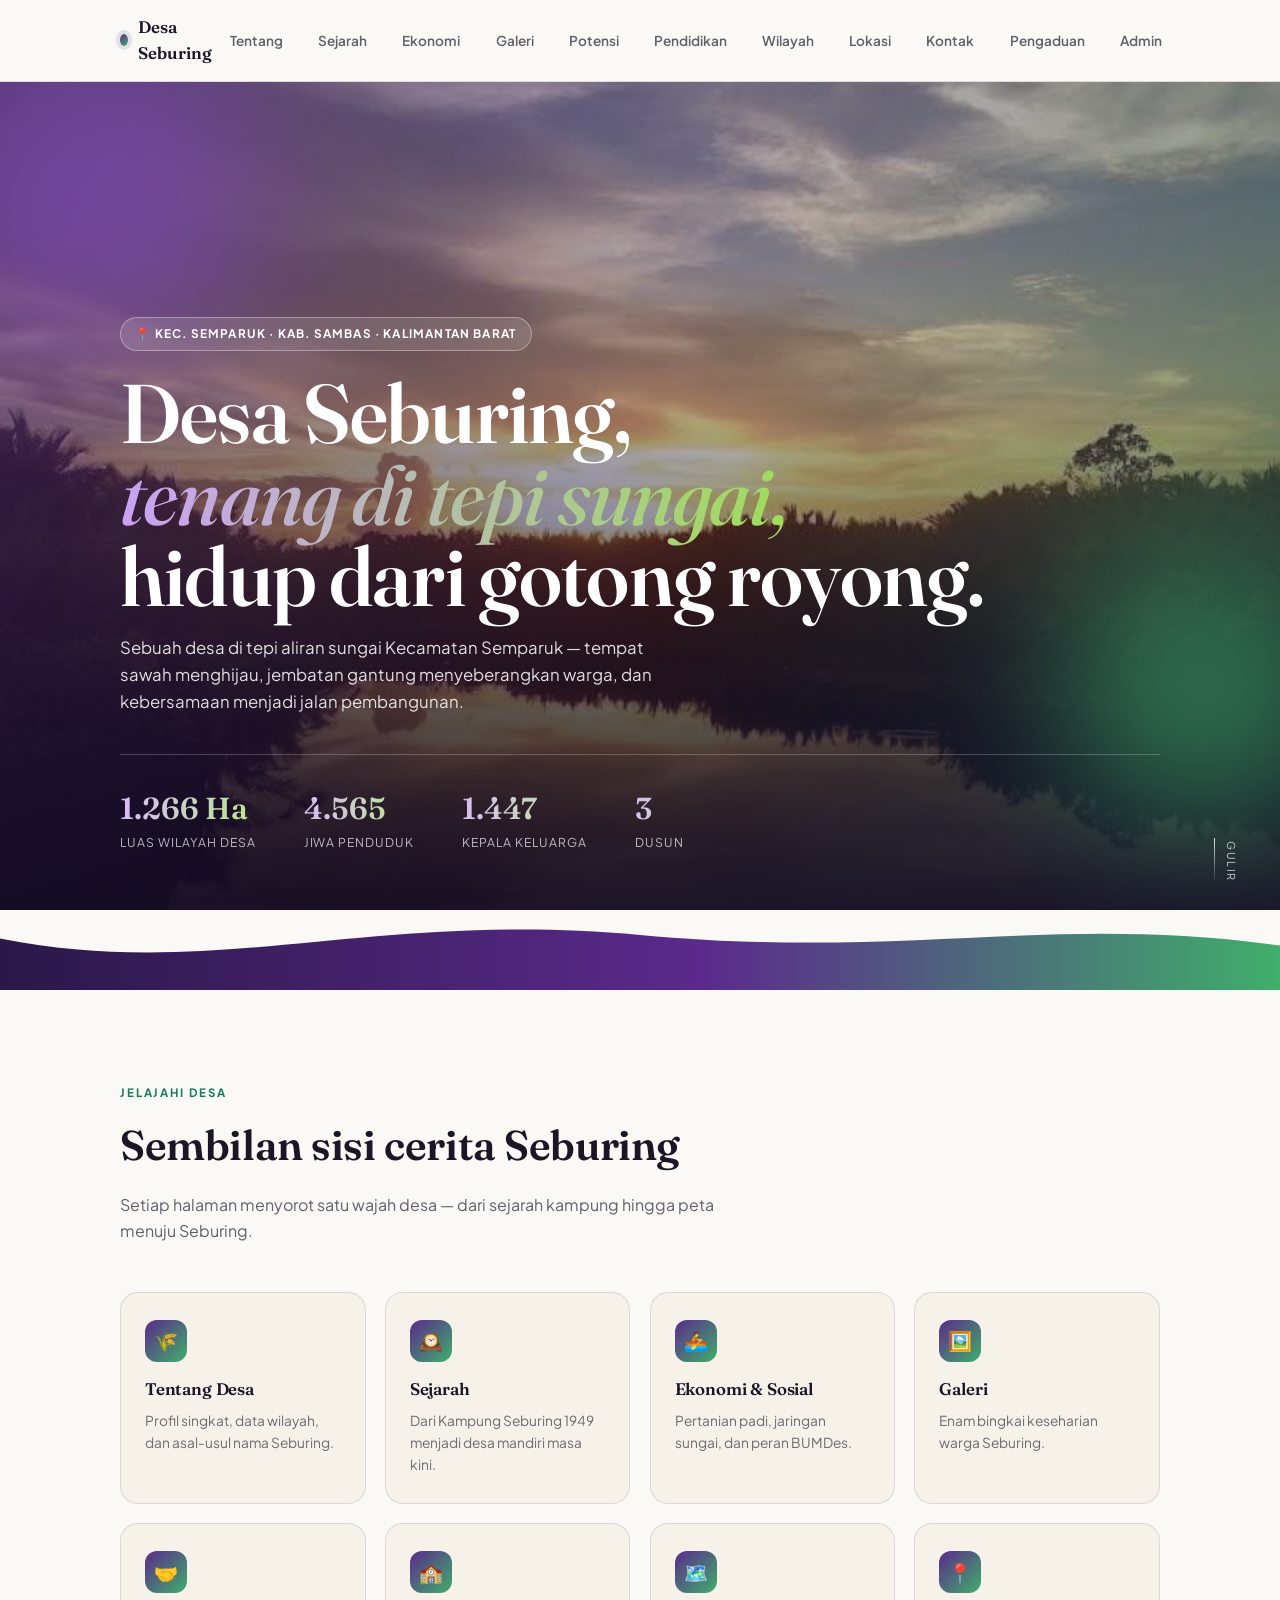
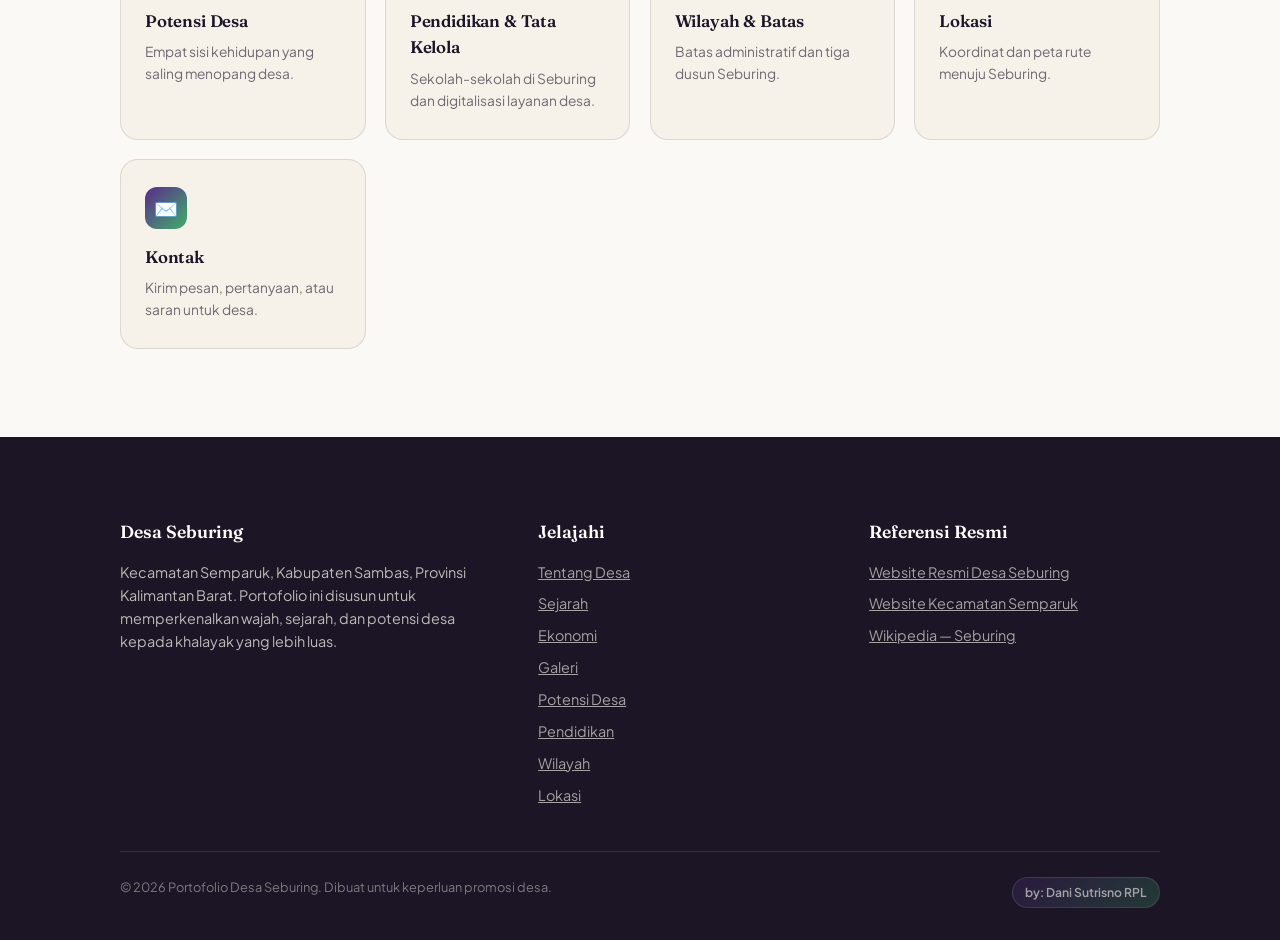
==== commit 7fe1b18f: "fix" ====
--- a/index.html
+++ b/index.html
@@ -489,8 +489,15 @@
 
 <nav>
   <div class="wrap">
-    <a href="index.html" class="brand" style="text-decoration:none;"><span class="dot"></span>Desa Seburing</a>
-    <button class="nav-toggle" aria-label="Buka menu" onclick="document.getElementById('navlinks').classList.toggle('open')">☰</button>
+    <a href="index.html" class="brand" style="text-decoration:none;">
+      <span class="dot"></span>Desa Seburing
+    </a>
+
+    <button class="nav-toggle" aria-label="Buka menu"
+      onclick="document.getElementById('navlinks').classList.toggle('open')">
+      ☰
+    </button>
+
     <ul id="navlinks">
       <li><a href="tentang.html">Tentang</a></li>
       <li><a href="sejarah.html">Sejarah</a></li>
@@ -501,6 +508,12 @@
       <li><a href="wilayah.html">Wilayah</a></li>
       <li><a href="lokasi.html">Lokasi</a></li>
       <li><a href="kontak.html">Kontak</a></li>
+
+      <!-- TOMBOL PENGADUAN -->
+      <li><a href="pengaduan.html">Pengaduan</a></li>
+
+      <!-- TOMBOL ADMIN -->
+      <li><a href="admin-login.html">Admin</a></li>
     </ul>
   </div>
 </nav>
